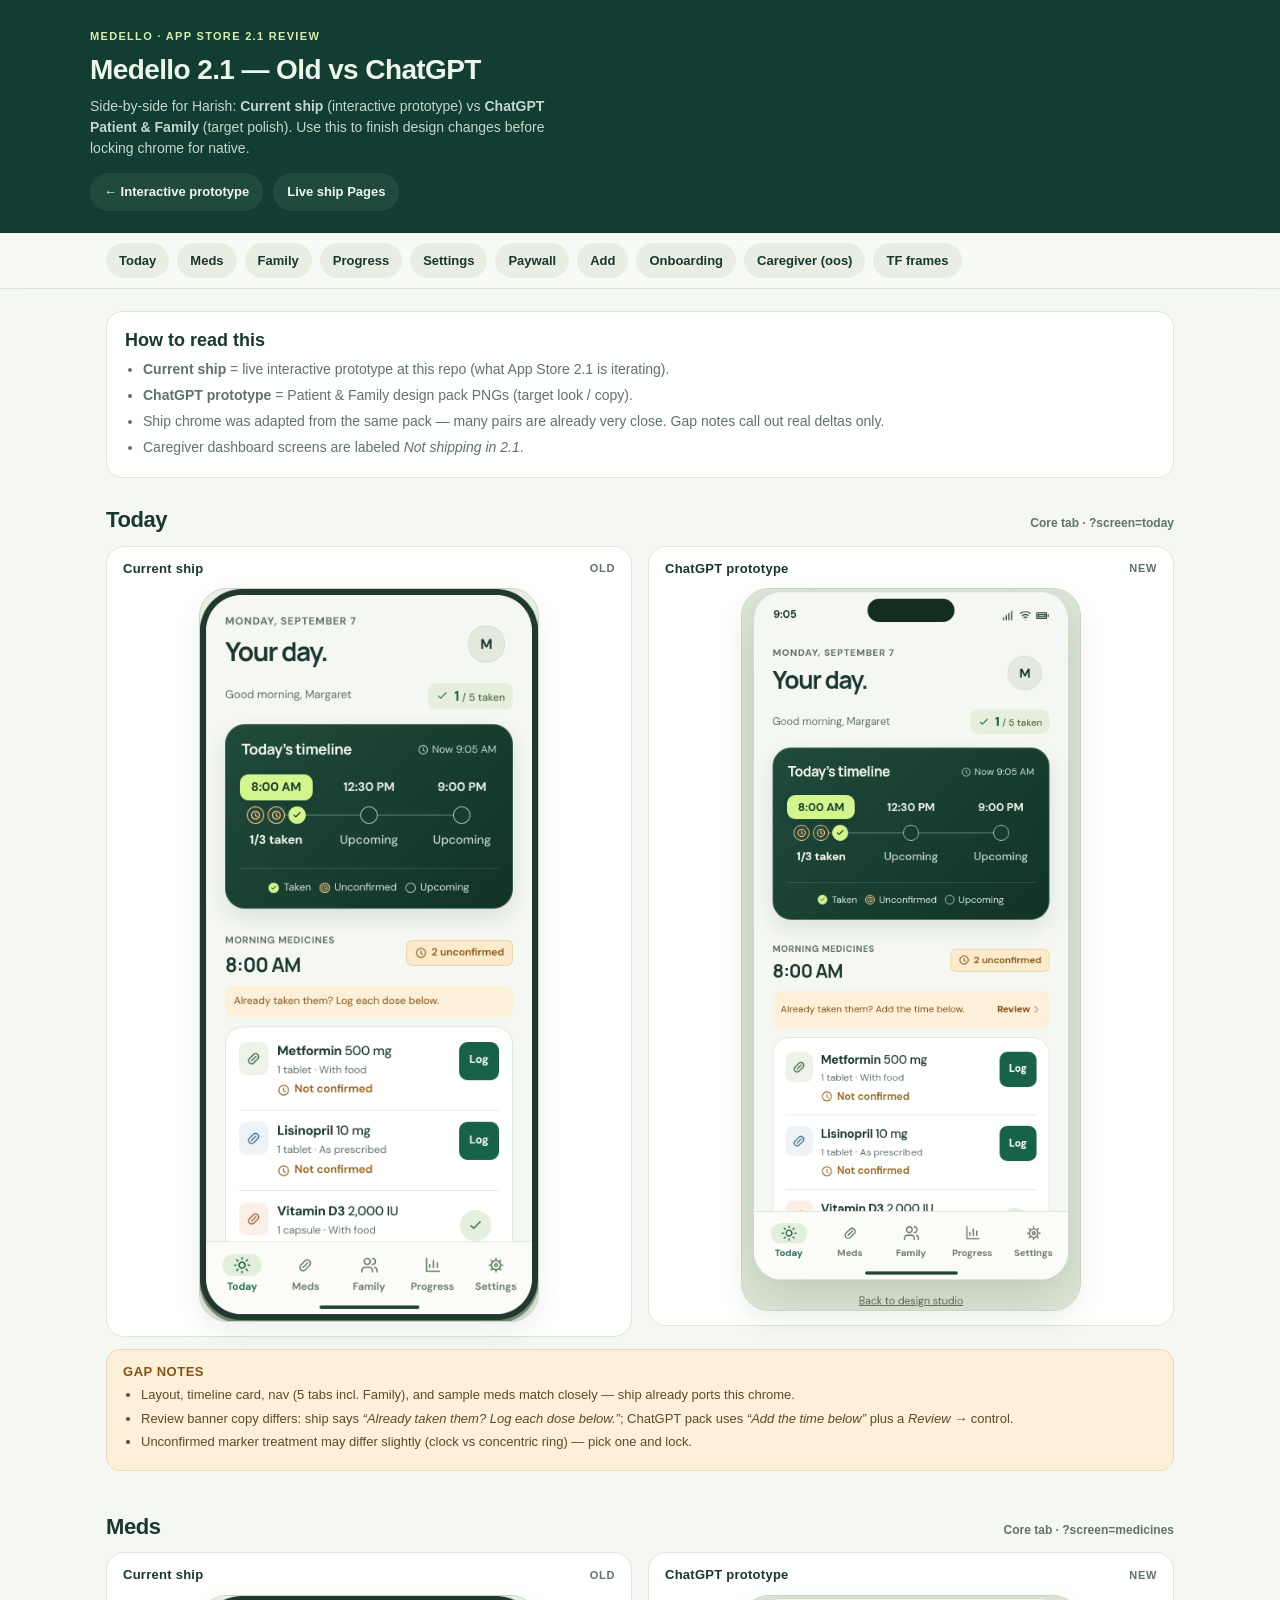
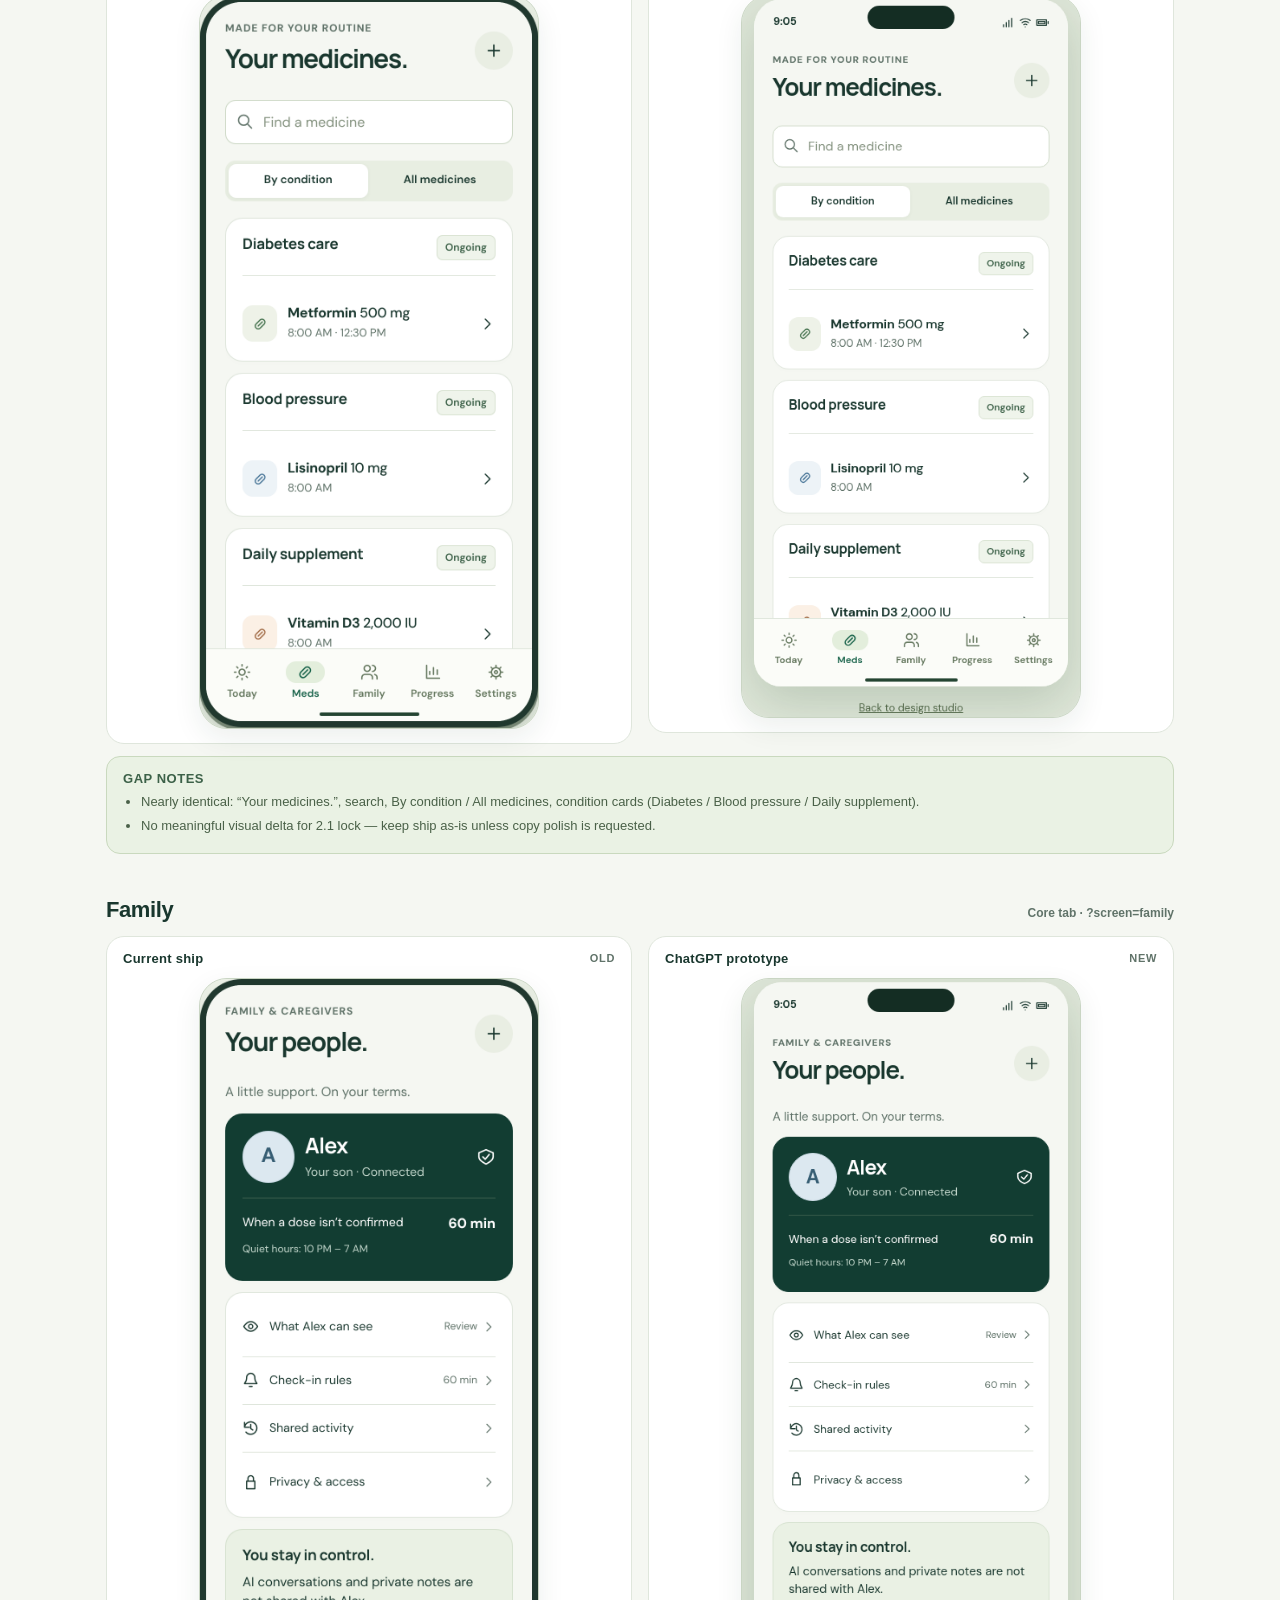
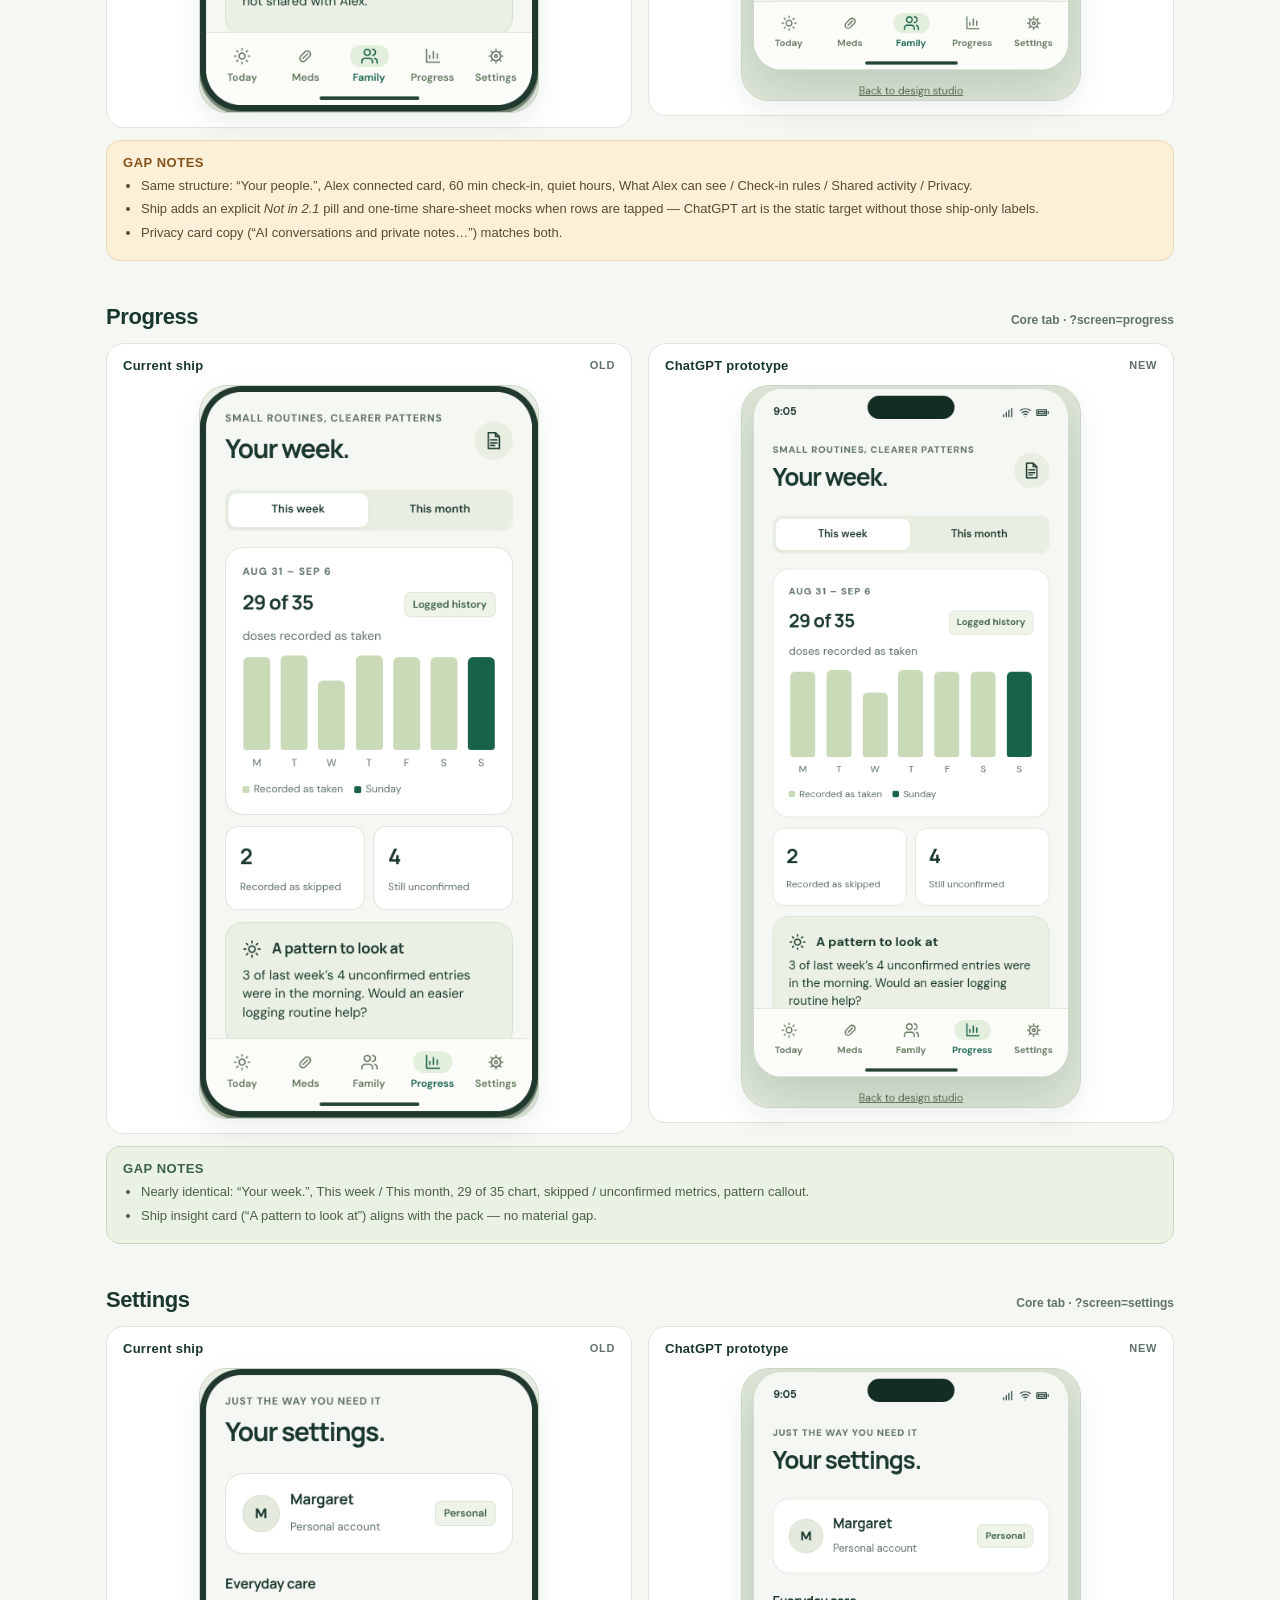
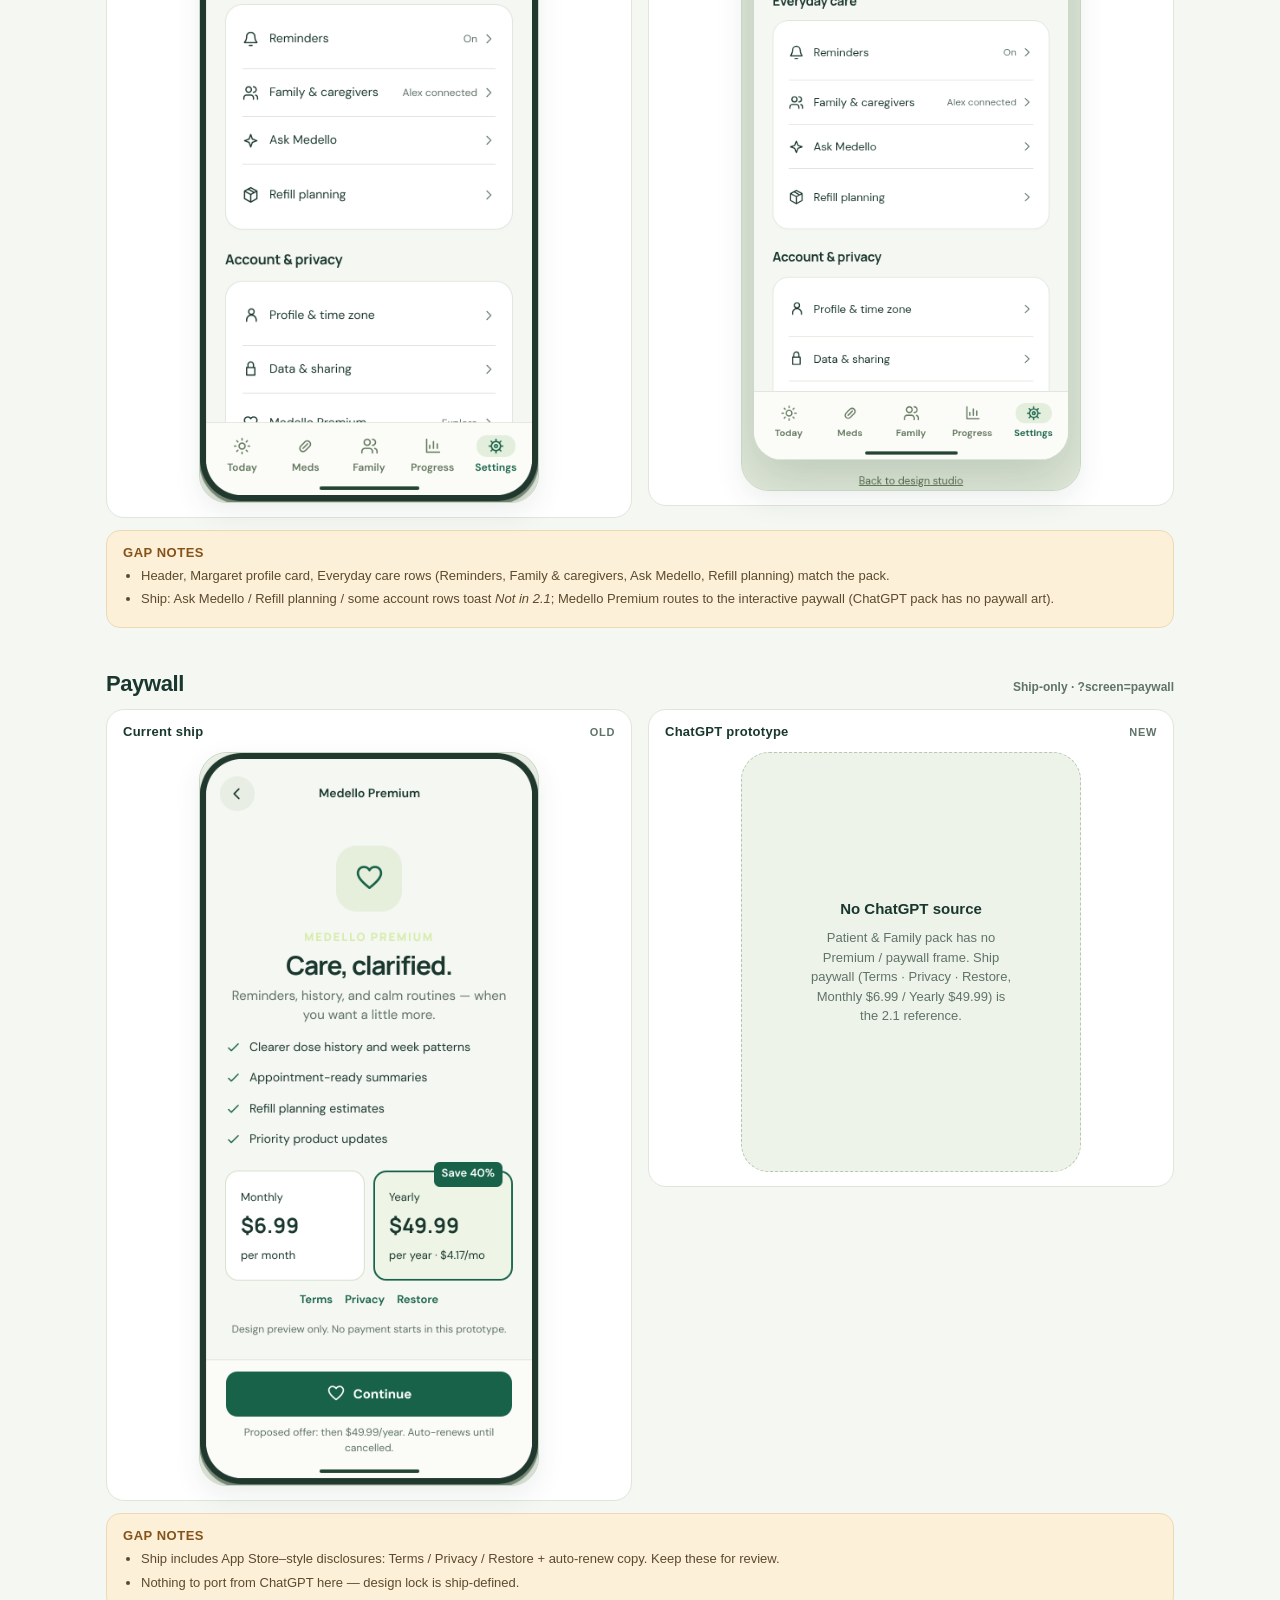
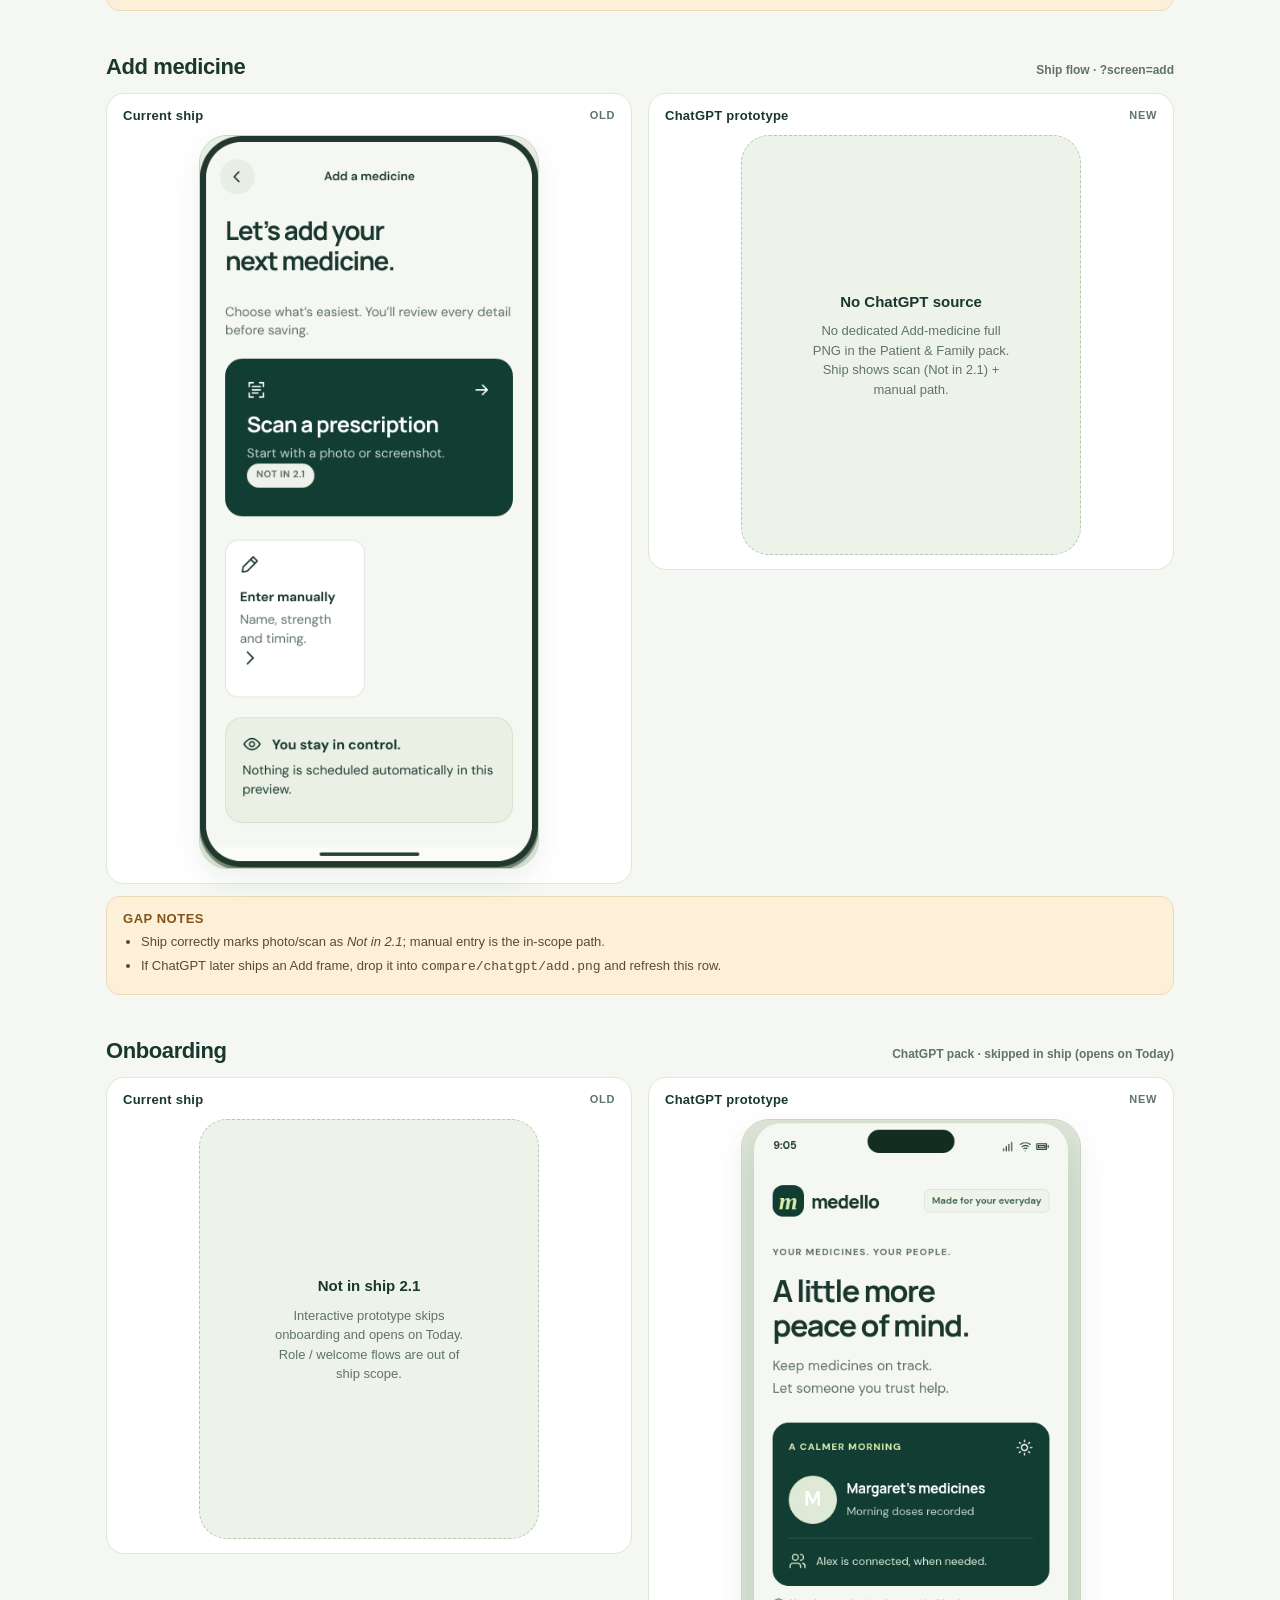
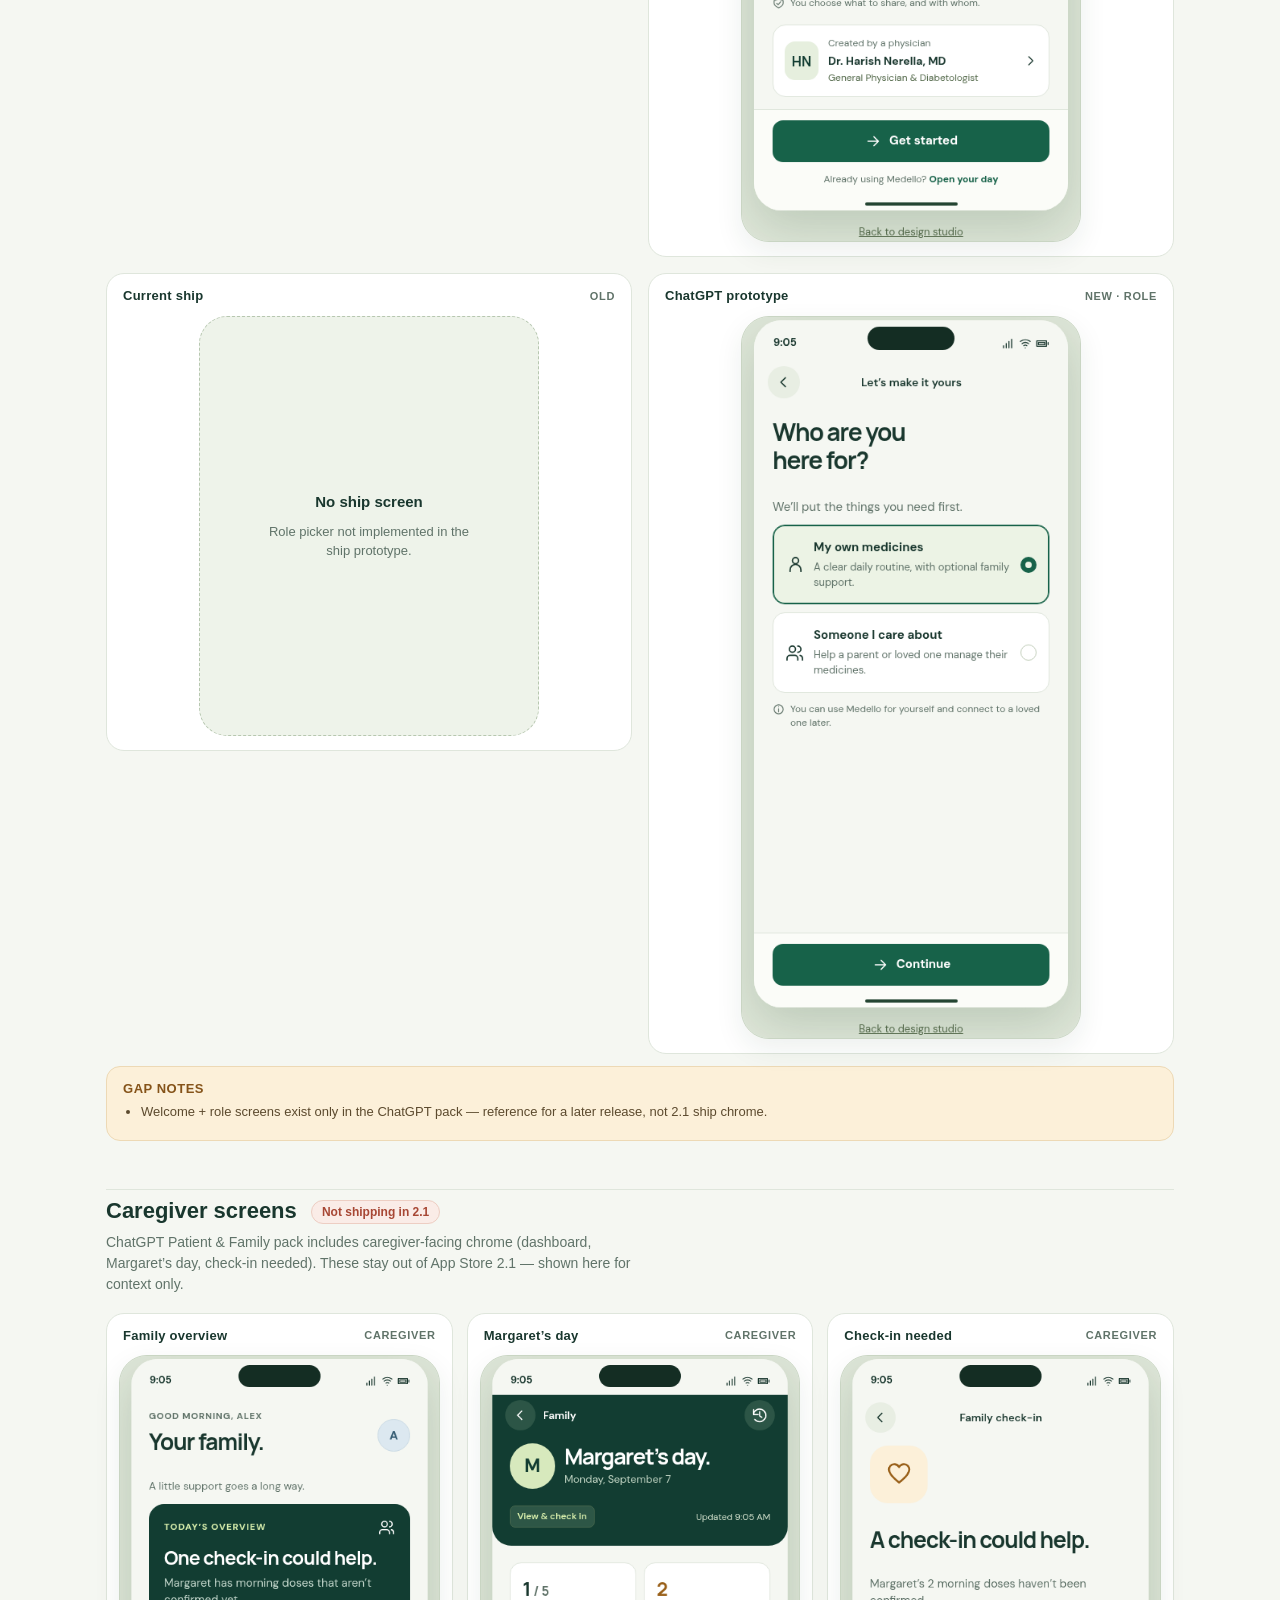
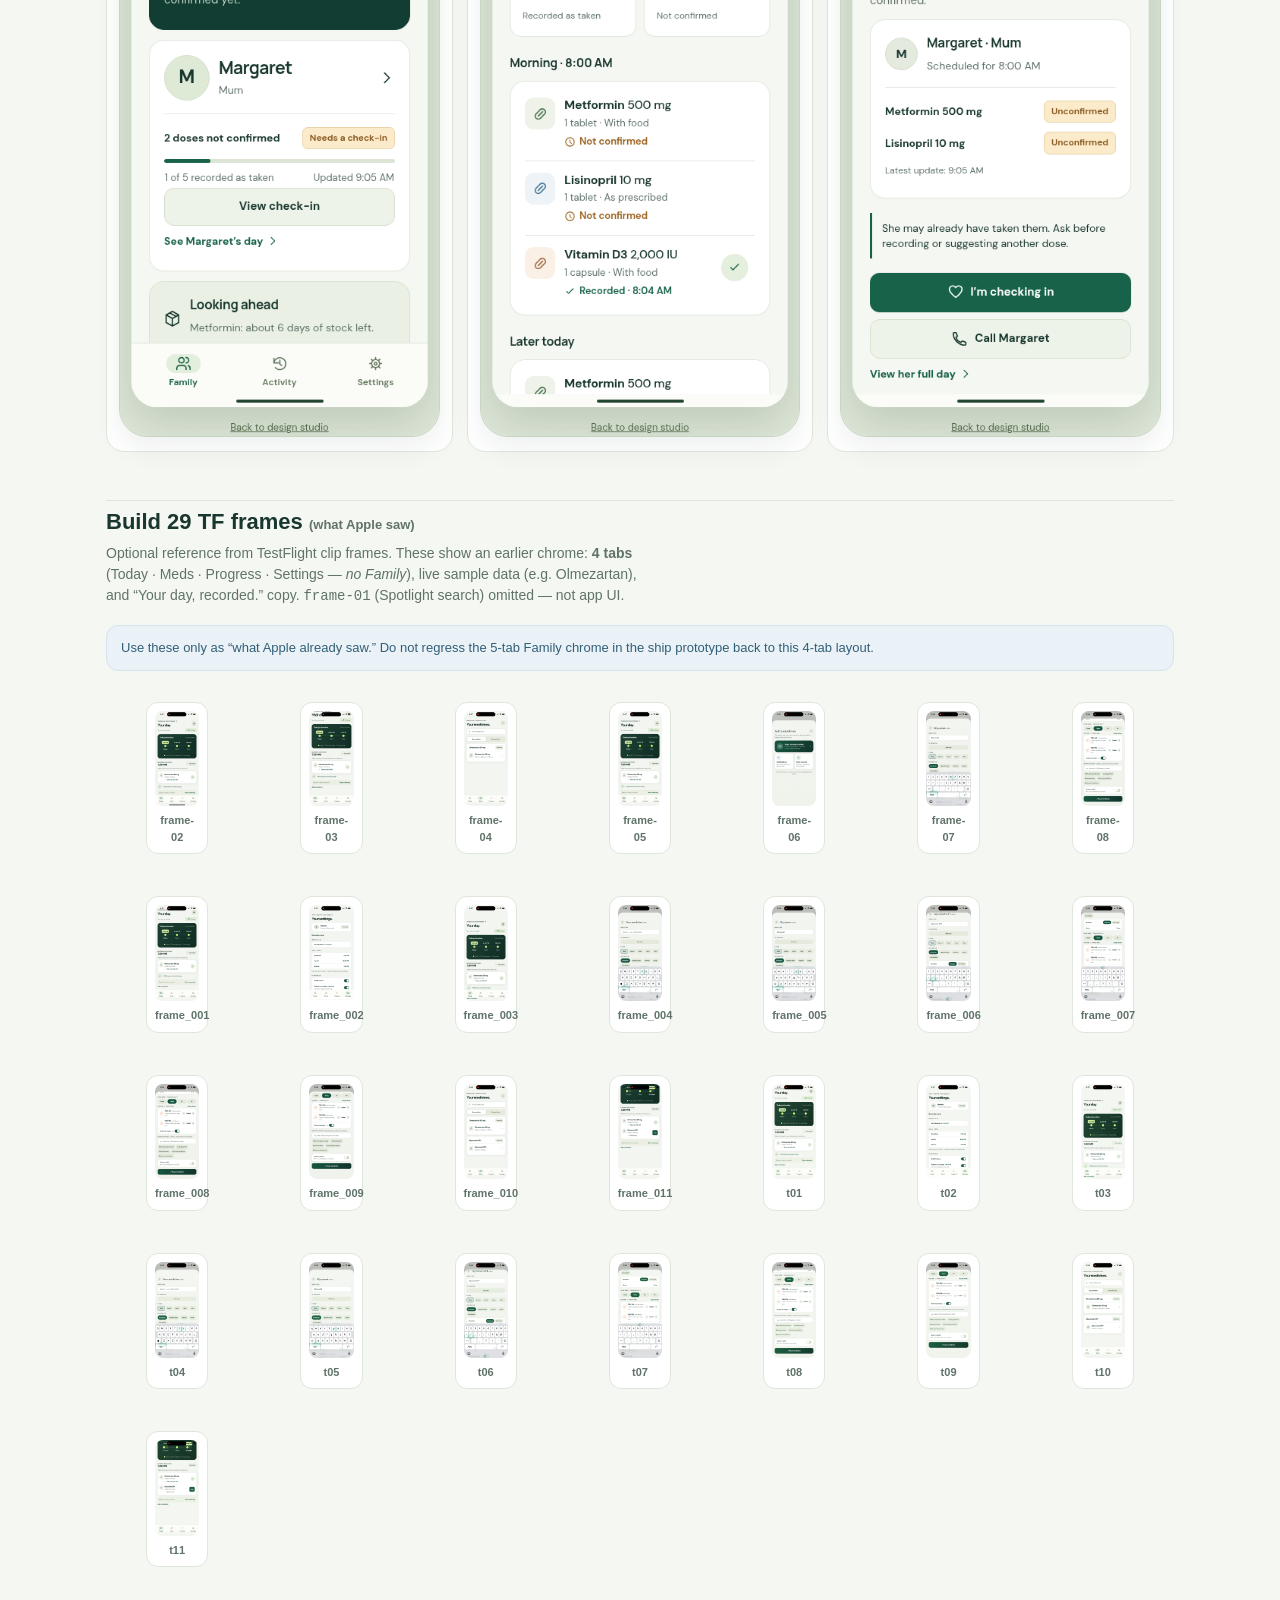
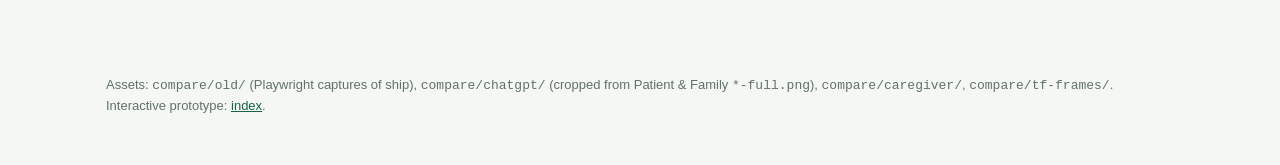
==== compare.html @ 42cb7383 "Add Old vs ChatGPT side-by-side compare page Capture ship screens, pair with Patient & Family pack a" ====
<!doctype html>
<html lang="en">
<head>
  <meta charset="utf-8">
  <meta name="viewport" content="width=device-width,initial-scale=1,viewport-fit=cover">
  <meta name="theme-color" content="#123d32">
  <title>Medello 2.1 — Old vs ChatGPT</title>
  <meta name="description" content="Side-by-side review: current ship prototype vs ChatGPT Patient & Family prototype for Medello 2.1 design lock.">
  <style>
    :root {
      --ink: #19372e;
      --muted: #607369;
      --deep: #123d32;
      --green: #176249;
      --lime: #d7edac;
      --bg: #f5f7f2;
      --line: #dfe6dc;
      --white: #fff;
      --amber-bg: #fcf0d9;
      --font: -apple-system, BlinkMacSystemFont, "Segoe UI", "DM Sans", sans-serif;
      --display: "Manrope", var(--font);
    }
    * { box-sizing: border-box; }
    body {
      margin: 0;
      font-family: var(--font);
      background: var(--bg);
      color: var(--ink);
      line-height: 1.5;
      font-size: 15px;
    }
    a { color: var(--green); }
    .top {
      background: var(--deep);
      color: #eef5ea;
      padding: 28px 20px 22px;
    }
    .top-inner { max-width: 1100px; margin: 0 auto; }
    .top .eyebrow {
      font-size: 11px;
      letter-spacing: .12em;
      text-transform: uppercase;
      color: var(--lime);
      font-weight: 700;
      margin: 0 0 8px;
    }
    .top h1 {
      margin: 0 0 10px;
      font: 750 28px/1.2 var(--display);
      letter-spacing: -.6px;
    }
    .top p { margin: 0; color: #c5d6cb; max-width: 62ch; font-size: 14px; }
    .top .links { margin-top: 14px; display: flex; flex-wrap: wrap; gap: 10px; }
    .top .links a {
      display: inline-flex;
      align-items: center;
      gap: 6px;
      background: #1f4a3d;
      color: #f0f7ec;
      text-decoration: none;
      padding: 9px 14px;
      border-radius: 999px;
      font-size: 13px;
      font-weight: 650;
    }
    .top .links a:hover { background: #265746; }
    .nav-sticky {
      position: sticky;
      top: 0;
      z-index: 20;
      background: #f8faf6ee;
      backdrop-filter: blur(10px);
      border-bottom: 1px solid var(--line);
    }
    .nav-sticky-inner {
      max-width: 1100px;
      margin: 0 auto;
      padding: 10px 16px;
      display: flex;
      gap: 8px;
      overflow-x: auto;
      -webkit-overflow-scrolling: touch;
      scrollbar-width: thin;
    }
    .nav-sticky a {
      flex: 0 0 auto;
      text-decoration: none;
      color: var(--ink);
      background: #e9eee3;
      border-radius: 999px;
      padding: 8px 13px;
      font-size: 13px;
      font-weight: 650;
      white-space: nowrap;
    }
    .nav-sticky a:hover { background: #dce5d5; }
    .wrap { max-width: 1100px; margin: 0 auto; padding: 22px 16px 80px; }
    .intro {
      background: var(--white);
      border: 1px solid var(--line);
      border-radius: 16px;
      padding: 18px 18px 14px;
      margin-bottom: 28px;
    }
    .intro h2 { margin: 0 0 8px; font: 750 18px var(--display); }
    .intro ul { margin: 8px 0 0; padding-left: 18px; color: var(--muted); font-size: 14px; }
    .intro li { margin: 5px 0; }
    .screen {
      margin-bottom: 42px;
      scroll-margin-top: 64px;
    }
    .screen-head {
      display: flex;
      align-items: baseline;
      justify-content: space-between;
      gap: 12px;
      flex-wrap: wrap;
      margin-bottom: 12px;
    }
    .screen-head h2 {
      margin: 0;
      font: 750 22px/1.25 var(--display);
      letter-spacing: -.4px;
    }
    .screen-head .tag {
      font-size: 12px;
      color: var(--muted);
      font-weight: 650;
    }
    .pair {
      display: grid;
      grid-template-columns: 1fr 1fr;
      gap: 16px;
      align-items: start;
    }
    @media (max-width: 720px) {
      .pair { grid-template-columns: 1fr; }
      .top h1 { font-size: 24px; }
    }
    .col {
      background: var(--white);
      border: 1px solid var(--line);
      border-radius: 18px;
      padding: 12px 12px 14px;
      min-width: 0;
    }
    .col-label {
      display: flex;
      align-items: center;
      justify-content: space-between;
      gap: 8px;
      margin-bottom: 10px;
      padding: 0 4px;
    }
    .col-label strong {
      font-size: 13px;
      letter-spacing: .02em;
    }
    .col-label span {
      font-size: 11px;
      color: var(--muted);
      font-weight: 650;
      text-transform: uppercase;
      letter-spacing: .06em;
    }
    .phone-frame {
      display: block;
      width: 100%;
      max-width: 340px;
      margin: 0 auto;
      border-radius: 28px;
      overflow: hidden;
      border: 1px solid #c9d5c3;
      background: #e8eee3;
      box-shadow: 0 10px 28px #1e3a2814;
    }
    .phone-frame img {
      display: block;
      width: 100%;
      height: auto;
      vertical-align: top;
    }
    .placeholder {
      max-width: 340px;
      margin: 0 auto;
      min-height: 420px;
      border-radius: 28px;
      border: 1px dashed #b7c7b0;
      background: #eef3ea;
      display: flex;
      flex-direction: column;
      align-items: center;
      justify-content: center;
      text-align: center;
      padding: 28px 22px;
      color: var(--muted);
      gap: 8px;
    }
    .placeholder strong { color: var(--ink); font-size: 15px; }
    .placeholder p { margin: 0; font-size: 13px; max-width: 28ch; }
    .gaps {
      margin-top: 12px;
      background: var(--amber-bg);
      border: 1px solid #edd9b5;
      border-radius: 14px;
      padding: 14px 16px;
    }
    .gaps h3 {
      margin: 0 0 6px;
      font: 750 13px var(--display);
      letter-spacing: .04em;
      text-transform: uppercase;
      color: #855319;
    }
    .gaps ul { margin: 0; padding-left: 18px; font-size: 13px; color: #5c4a2e; }
    .gaps li { margin: 4px 0; }
    .gaps.same { background: #eaf2e4; border-color: #c9d9be; }
    .gaps.same h3 { color: #3c6148; }
    .gaps.same ul { color: #4a6148; }
    .section-block {
      margin-top: 48px;
      padding-top: 8px;
      border-top: 1px solid var(--line);
      scroll-margin-top: 64px;
    }
    .section-block h2 {
      font: 750 22px var(--display);
      margin: 0 0 8px;
    }
    .section-block > p { color: var(--muted); font-size: 14px; margin: 0 0 18px; max-width: 70ch; }
    .badge-oos {
      display: inline-block;
      background: #faece7;
      color: #a74734;
      border: 1px solid #edcec3;
      border-radius: 999px;
      padding: 4px 10px;
      font-size: 12px;
      font-weight: 700;
      margin-left: 8px;
      vertical-align: middle;
    }
    .grid3 {
      display: grid;
      grid-template-columns: repeat(3, 1fr);
      gap: 14px;
    }
    @media (max-width: 900px) {
      .grid3 { grid-template-columns: 1fr 1fr; }
    }
    @media (max-width: 560px) {
      .grid3 { grid-template-columns: 1fr; }
    }
    .tf-grid {
      display: grid;
      grid-template-columns: repeat(auto-fill, minmax(140px, 1fr));
      gap: 12px;
    }
    .tf-item {
      background: var(--white);
      border: 1px solid var(--line);
      border-radius: 12px;
      padding: 8px;
      text-align: center;
    }
    .tf-item img {
      width: 100%;
      height: auto;
      border-radius: 8px;
      display: block;
    }
    .tf-item figcaption {
      font-size: 11px;
      color: var(--muted);
      margin-top: 6px;
      font-weight: 650;
    }
    .note-box {
      background: #eaf2f7;
      border: 1px solid #d4e3ed;
      border-radius: 12px;
      padding: 12px 14px;
      font-size: 13px;
      color: #325f78;
      margin-bottom: 16px;
    }
    footer.page-foot {
      max-width: 1100px;
      margin: 0 auto;
      padding: 0 16px 40px;
      color: var(--muted);
      font-size: 13px;
    }
  </style>
</head>
<body>
  <header class="top">
    <div class="top-inner">
      <p class="eyebrow">Medello · App Store 2.1 review</p>
      <h1>Medello 2.1 — Old vs ChatGPT</h1>
      <p>
        Side-by-side for Harish: <strong>Current ship</strong> (interactive prototype)
        vs <strong>ChatGPT Patient &amp; Family</strong> (target polish).
        Use this to finish design changes before locking chrome for native.
      </p>
      <div class="links">
        <a href="./">← Interactive prototype</a>
        <a href="https://drharish14-tech.github.io/medello-2.1-prototype/">Live ship Pages</a>
      </div>
    </div>
  </header>

  <nav class="nav-sticky" aria-label="Screens">
    <div class="nav-sticky-inner">
      <a href="#today">Today</a>
      <a href="#meds">Meds</a>
      <a href="#family">Family</a>
      <a href="#progress">Progress</a>
      <a href="#settings">Settings</a>
      <a href="#paywall">Paywall</a>
      <a href="#add">Add</a>
      <a href="#onboarding">Onboarding</a>
      <a href="#caregiver">Caregiver (oos)</a>
      <a href="#tf">TF frames</a>
    </div>
  </nav>

  <main class="wrap">
    <section class="intro">
      <h2>How to read this</h2>
      <ul>
        <li><strong>Current ship</strong> = live interactive prototype at this repo (what App Store 2.1 is iterating).</li>
        <li><strong>ChatGPT prototype</strong> = Patient &amp; Family design pack PNGs (target look / copy).</li>
        <li>Ship chrome was adapted from the same pack — many pairs are already very close. Gap notes call out real deltas only.</li>
        <li>Caregiver dashboard screens are labeled <em>Not shipping in 2.1</em>.</li>
      </ul>
    </section>

    <!-- TODAY -->
    <article class="screen" id="today">
      <div class="screen-head">
        <h2>Today</h2>
        <span class="tag">Core tab · ?screen=today</span>
      </div>
      <div class="pair">
        <div class="col">
          <div class="col-label"><strong>Current ship</strong><span>Old</span></div>
          <div class="phone-frame"><img src="compare/old/today.png" alt="Ship Today screen" width="390" height="844" loading="lazy"></div>
        </div>
        <div class="col">
          <div class="col-label"><strong>ChatGPT prototype</strong><span>New</span></div>
          <div class="phone-frame"><img src="compare/chatgpt/today.png" alt="ChatGPT Today screen" width="390" height="844" loading="lazy"></div>
        </div>
      </div>
      <div class="gaps">
        <h3>Gap notes</h3>
        <ul>
          <li>Layout, timeline card, nav (5 tabs incl. Family), and sample meds match closely — ship already ports this chrome.</li>
          <li>Review banner copy differs: ship says <em>“Already taken them? Log each dose below.”</em>; ChatGPT pack uses <em>“Add the time below”</em> plus a <em>Review →</em> control.</li>
          <li>Unconfirmed marker treatment may differ slightly (clock vs concentric ring) — pick one and lock.</li>
        </ul>
      </div>
    </article>

    <!-- MEDS -->
    <article class="screen" id="meds">
      <div class="screen-head">
        <h2>Meds</h2>
        <span class="tag">Core tab · ?screen=medicines</span>
      </div>
      <div class="pair">
        <div class="col">
          <div class="col-label"><strong>Current ship</strong><span>Old</span></div>
          <div class="phone-frame"><img src="compare/old/meds.png" alt="Ship Meds screen" width="390" height="844" loading="lazy"></div>
        </div>
        <div class="col">
          <div class="col-label"><strong>ChatGPT prototype</strong><span>New</span></div>
          <div class="phone-frame"><img src="compare/chatgpt/meds.png" alt="ChatGPT Meds screen" width="390" height="844" loading="lazy"></div>
        </div>
      </div>
      <div class="gaps same">
        <h3>Gap notes</h3>
        <ul>
          <li>Nearly identical: “Your medicines.”, search, By condition / All medicines, condition cards (Diabetes / Blood pressure / Daily supplement).</li>
          <li>No meaningful visual delta for 2.1 lock — keep ship as-is unless copy polish is requested.</li>
        </ul>
      </div>
    </article>

    <!-- FAMILY -->
    <article class="screen" id="family">
      <div class="screen-head">
        <h2>Family</h2>
        <span class="tag">Core tab · ?screen=family</span>
      </div>
      <div class="pair">
        <div class="col">
          <div class="col-label"><strong>Current ship</strong><span>Old</span></div>
          <div class="phone-frame"><img src="compare/old/family.png" alt="Ship Family screen" width="390" height="844" loading="lazy"></div>
        </div>
        <div class="col">
          <div class="col-label"><strong>ChatGPT prototype</strong><span>New</span></div>
          <div class="phone-frame"><img src="compare/chatgpt/family.png" alt="ChatGPT Family screen" width="390" height="844" loading="lazy"></div>
        </div>
      </div>
      <div class="gaps">
        <h3>Gap notes</h3>
        <ul>
          <li>Same structure: “Your people.”, Alex connected card, 60 min check-in, quiet hours, What Alex can see / Check-in rules / Shared activity / Privacy.</li>
          <li>Ship adds an explicit <em>Not in 2.1</em> pill and one-time share-sheet mocks when rows are tapped — ChatGPT art is the static target without those ship-only labels.</li>
          <li>Privacy card copy (“AI conversations and private notes…”) matches both.</li>
        </ul>
      </div>
    </article>

    <!-- PROGRESS -->
    <article class="screen" id="progress">
      <div class="screen-head">
        <h2>Progress</h2>
        <span class="tag">Core tab · ?screen=progress</span>
      </div>
      <div class="pair">
        <div class="col">
          <div class="col-label"><strong>Current ship</strong><span>Old</span></div>
          <div class="phone-frame"><img src="compare/old/progress.png" alt="Ship Progress screen" width="390" height="844" loading="lazy"></div>
        </div>
        <div class="col">
          <div class="col-label"><strong>ChatGPT prototype</strong><span>New</span></div>
          <div class="phone-frame"><img src="compare/chatgpt/progress.png" alt="ChatGPT Progress screen" width="390" height="844" loading="lazy"></div>
        </div>
      </div>
      <div class="gaps same">
        <h3>Gap notes</h3>
        <ul>
          <li>Nearly identical: “Your week.”, This week / This month, 29 of 35 chart, skipped / unconfirmed metrics, pattern callout.</li>
          <li>Ship insight card (“A pattern to look at”) aligns with the pack — no material gap.</li>
        </ul>
      </div>
    </article>

    <!-- SETTINGS -->
    <article class="screen" id="settings">
      <div class="screen-head">
        <h2>Settings</h2>
        <span class="tag">Core tab · ?screen=settings</span>
      </div>
      <div class="pair">
        <div class="col">
          <div class="col-label"><strong>Current ship</strong><span>Old</span></div>
          <div class="phone-frame"><img src="compare/old/settings.png" alt="Ship Settings screen" width="390" height="844" loading="lazy"></div>
        </div>
        <div class="col">
          <div class="col-label"><strong>ChatGPT prototype</strong><span>New</span></div>
          <div class="phone-frame"><img src="compare/chatgpt/settings.png" alt="ChatGPT Settings screen" width="390" height="844" loading="lazy"></div>
        </div>
      </div>
      <div class="gaps">
        <h3>Gap notes</h3>
        <ul>
          <li>Header, Margaret profile card, Everyday care rows (Reminders, Family &amp; caregivers, Ask Medello, Refill planning) match the pack.</li>
          <li>Ship: Ask Medello / Refill planning / some account rows toast <em>Not in 2.1</em>; Medello Premium routes to the interactive paywall (ChatGPT pack has no paywall art).</li>
        </ul>
      </div>
    </article>

    <!-- PAYWALL -->
    <article class="screen" id="paywall">
      <div class="screen-head">
        <h2>Paywall</h2>
        <span class="tag">Ship-only · ?screen=paywall</span>
      </div>
      <div class="pair">
        <div class="col">
          <div class="col-label"><strong>Current ship</strong><span>Old</span></div>
          <div class="phone-frame"><img src="compare/old/paywall.png" alt="Ship Paywall screen" width="390" height="844" loading="lazy"></div>
        </div>
        <div class="col">
          <div class="col-label"><strong>ChatGPT prototype</strong><span>New</span></div>
          <div class="placeholder">
            <strong>No ChatGPT source</strong>
            <p>Patient &amp; Family pack has no Premium / paywall frame. Ship paywall (Terms · Privacy · Restore, Monthly $6.99 / Yearly $49.99) is the 2.1 reference.</p>
          </div>
        </div>
      </div>
      <div class="gaps">
        <h3>Gap notes</h3>
        <ul>
          <li>Ship includes App Store–style disclosures: Terms / Privacy / Restore + auto-renew copy. Keep these for review.</li>
          <li>Nothing to port from ChatGPT here — design lock is ship-defined.</li>
        </ul>
      </div>
    </article>

    <!-- ADD -->
    <article class="screen" id="add">
      <div class="screen-head">
        <h2>Add medicine</h2>
        <span class="tag">Ship flow · ?screen=add</span>
      </div>
      <div class="pair">
        <div class="col">
          <div class="col-label"><strong>Current ship</strong><span>Old</span></div>
          <div class="phone-frame"><img src="compare/old/add.png" alt="Ship Add medicine screen" width="390" height="844" loading="lazy"></div>
        </div>
        <div class="col">
          <div class="col-label"><strong>ChatGPT prototype</strong><span>New</span></div>
          <div class="placeholder">
            <strong>No ChatGPT source</strong>
            <p>No dedicated Add-medicine full PNG in the Patient &amp; Family pack. Ship shows scan (Not in 2.1) + manual path.</p>
          </div>
        </div>
      </div>
      <div class="gaps">
        <h3>Gap notes</h3>
        <ul>
          <li>Ship correctly marks photo/scan as <em>Not in 2.1</em>; manual entry is the in-scope path.</li>
          <li>If ChatGPT later ships an Add frame, drop it into <code>compare/chatgpt/add.png</code> and refresh this row.</li>
        </ul>
      </div>
    </article>

    <!-- ONBOARDING -->
    <article class="screen" id="onboarding">
      <div class="screen-head">
        <h2>Onboarding</h2>
        <span class="tag">ChatGPT pack · skipped in ship (opens on Today)</span>
      </div>
      <div class="pair">
        <div class="col">
          <div class="col-label"><strong>Current ship</strong><span>Old</span></div>
          <div class="placeholder">
            <strong>Not in ship 2.1</strong>
            <p>Interactive prototype skips onboarding and opens on Today. Role / welcome flows are out of ship scope.</p>
          </div>
        </div>
        <div class="col">
          <div class="col-label"><strong>ChatGPT prototype</strong><span>New</span></div>
          <div class="phone-frame"><img src="compare/chatgpt/onboarding-welcome.png" alt="ChatGPT onboarding welcome" width="390" height="844" loading="lazy"></div>
        </div>
      </div>
      <div class="pair" style="margin-top:16px">
        <div class="col">
          <div class="col-label"><strong>Current ship</strong><span>Old</span></div>
          <div class="placeholder">
            <strong>No ship screen</strong>
            <p>Role picker not implemented in the ship prototype.</p>
          </div>
        </div>
        <div class="col">
          <div class="col-label"><strong>ChatGPT prototype</strong><span>New · role</span></div>
          <div class="phone-frame"><img src="compare/chatgpt/onboarding-role.png" alt="ChatGPT onboarding role" width="390" height="844" loading="lazy"></div>
        </div>
      </div>
      <div class="gaps">
        <h3>Gap notes</h3>
        <ul>
          <li>Welcome + role screens exist only in the ChatGPT pack — reference for a later release, not 2.1 ship chrome.</li>
        </ul>
      </div>
    </article>

    <!-- CAREGIVER OOS -->
    <section class="section-block" id="caregiver">
      <h2>Caregiver screens <span class="badge-oos">Not shipping in 2.1</span></h2>
      <p>
        ChatGPT Patient &amp; Family pack includes caregiver-facing chrome (dashboard, Margaret’s day, check-in needed).
        These stay out of App Store 2.1 — shown here for context only.
      </p>
      <div class="grid3">
        <div class="col">
          <div class="col-label"><strong>Family overview</strong><span>Caregiver</span></div>
          <div class="phone-frame"><img src="compare/caregiver/family-overview.png" alt="Caregiver family overview" width="390" height="844" loading="lazy"></div>
        </div>
        <div class="col">
          <div class="col-label"><strong>Margaret’s day</strong><span>Caregiver</span></div>
          <div class="phone-frame"><img src="compare/caregiver/margarets-day.png" alt="Caregiver Margaret day" width="390" height="844" loading="lazy"></div>
        </div>
        <div class="col">
          <div class="col-label"><strong>Check-in needed</strong><span>Caregiver</span></div>
          <div class="phone-frame"><img src="compare/caregiver/checkin-needed.png" alt="Caregiver check-in needed" width="390" height="844" loading="lazy"></div>
        </div>
      </div>
    </section>

    <!-- TF FRAMES -->
    <section class="section-block" id="tf">
      <h2>Build 29 TF frames <span class="tag" style="font-weight:650;color:var(--muted);font-size:13px">(what Apple saw)</span></h2>
      <p>
        Optional reference from TestFlight clip frames. These show an earlier chrome:
        <strong>4 tabs</strong> (Today · Meds · Progress · Settings — <em>no Family</em>),
        live sample data (e.g. Olmezartan), and “Your day, recorded.” copy.
        <code>frame-01</code> (Spotlight search) omitted — not app UI.
      </p>
      <div class="note-box">
        Use these only as “what Apple already saw.” Do not regress the 5-tab Family chrome in the ship prototype back to this 4-tab layout.
      </div>
      <div class="tf-grid" id="tf-grid">
        <!-- filled by script from known list for stable order -->
      </div>
    </section>
  </main>

  <footer class="page-foot">
    <p>
      Assets: <code>compare/old/</code> (Playwright captures of ship),
      <code>compare/chatgpt/</code> (cropped from Patient &amp; Family <code>*-full.png</code>),
      <code>compare/caregiver/</code>, <code>compare/tf-frames/</code>.
      Interactive prototype: <a href="./">index</a>.
    </p>
  </footer>

  <script>
    (function () {
      const frames = [
        "frame-02.png","frame-03.png","frame-04.png","frame-05.png","frame-06.png","frame-07.png","frame-08.png",
        "frame_001.png","frame_002.png","frame_003.png","frame_004.png","frame_005.png","frame_006.png","frame_007.png","frame_008.png","frame_009.png","frame_010.png","frame_011.png",
        "t01.jpg","t02.jpg","t03.jpg","t04.jpg","t05.jpg","t06.jpg","t07.jpg","t08.jpg","t09.jpg","t10.jpg","t11.jpg"
      ];
      const grid = document.getElementById("tf-grid");
      if (!grid) return;
      const frag = document.createDocumentFragment();
      frames.forEach(function (name) {
        const fig = document.createElement("figure");
        fig.className = "tf-item";
        const img = document.createElement("img");
        img.src = "compare/tf-frames/" + name;
        img.alt = name;
        img.loading = "lazy";
        const cap = document.createElement("figcaption");
        cap.textContent = name.replace(/\.(png|jpg)$/i, "");
        fig.appendChild(img);
        fig.appendChild(cap);
        frag.appendChild(fig);
      });
      grid.appendChild(frag);
    })();
  </script>
</body>
</html>
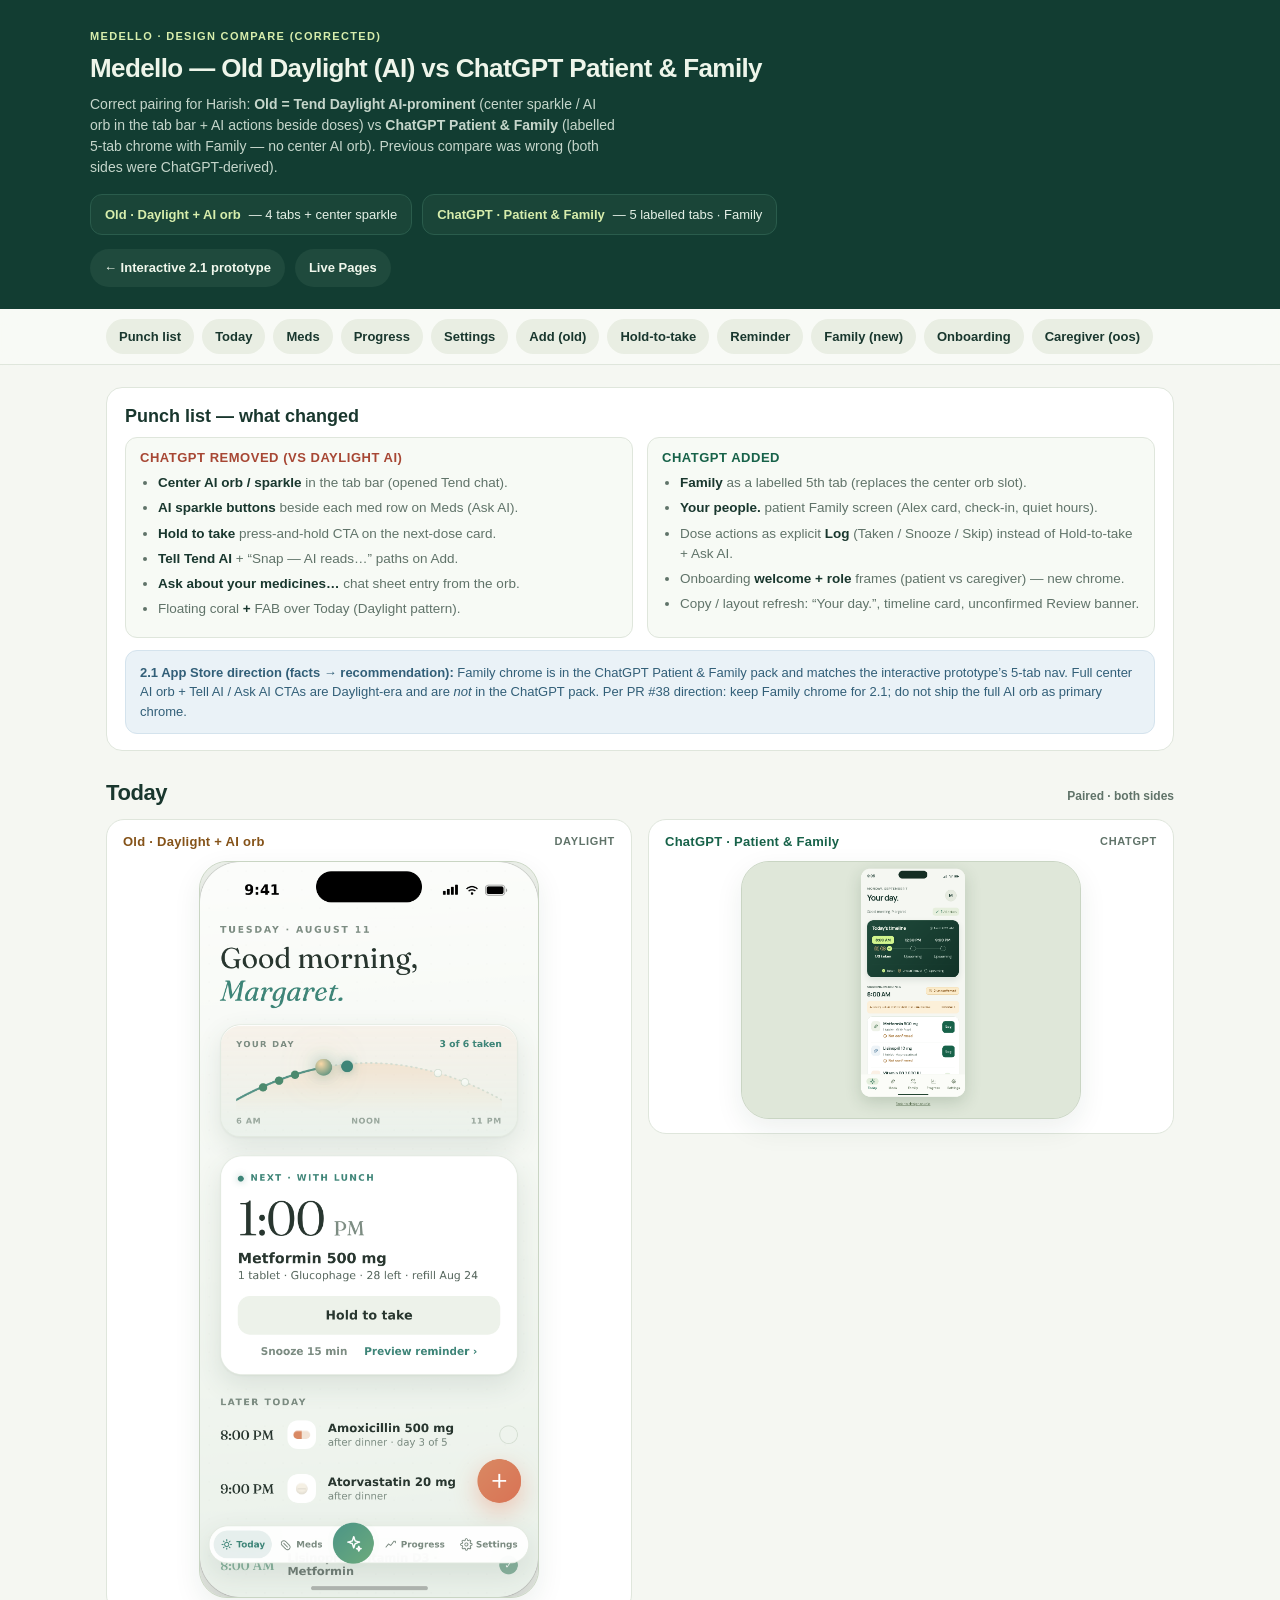
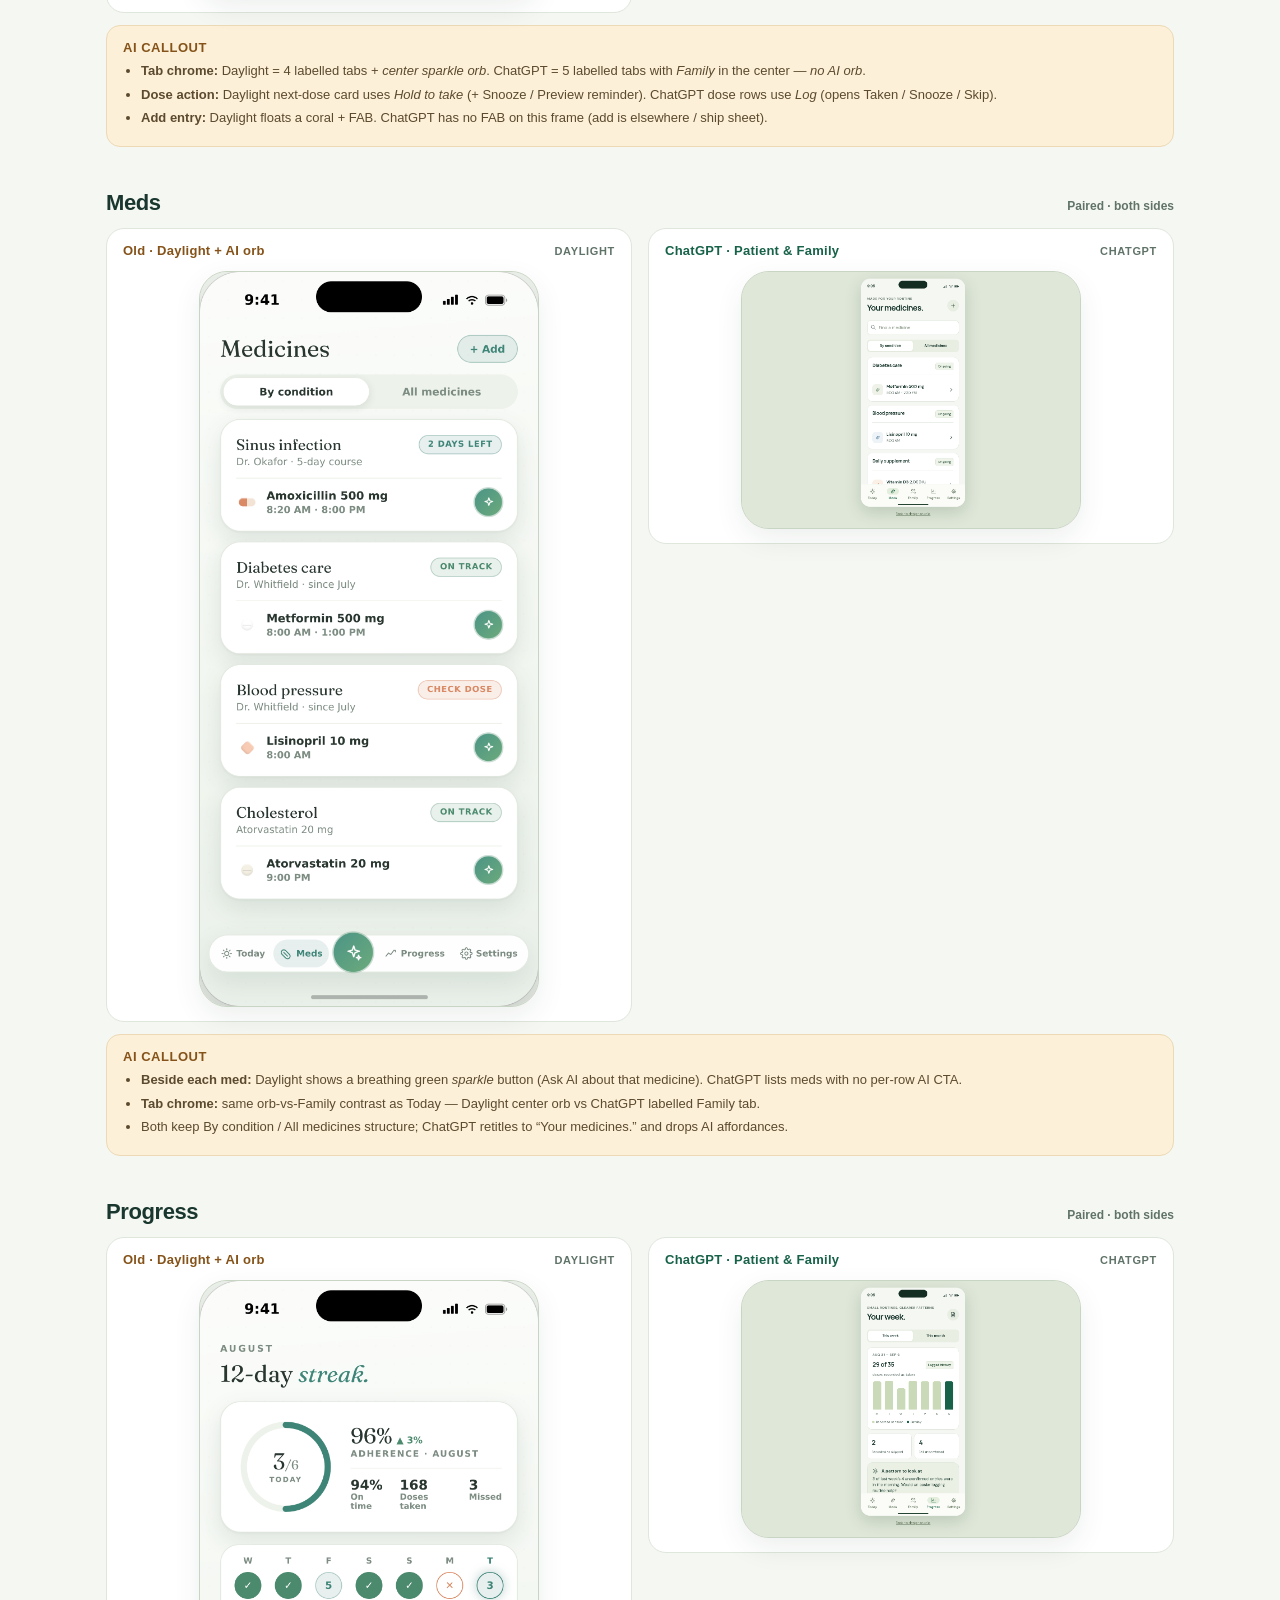
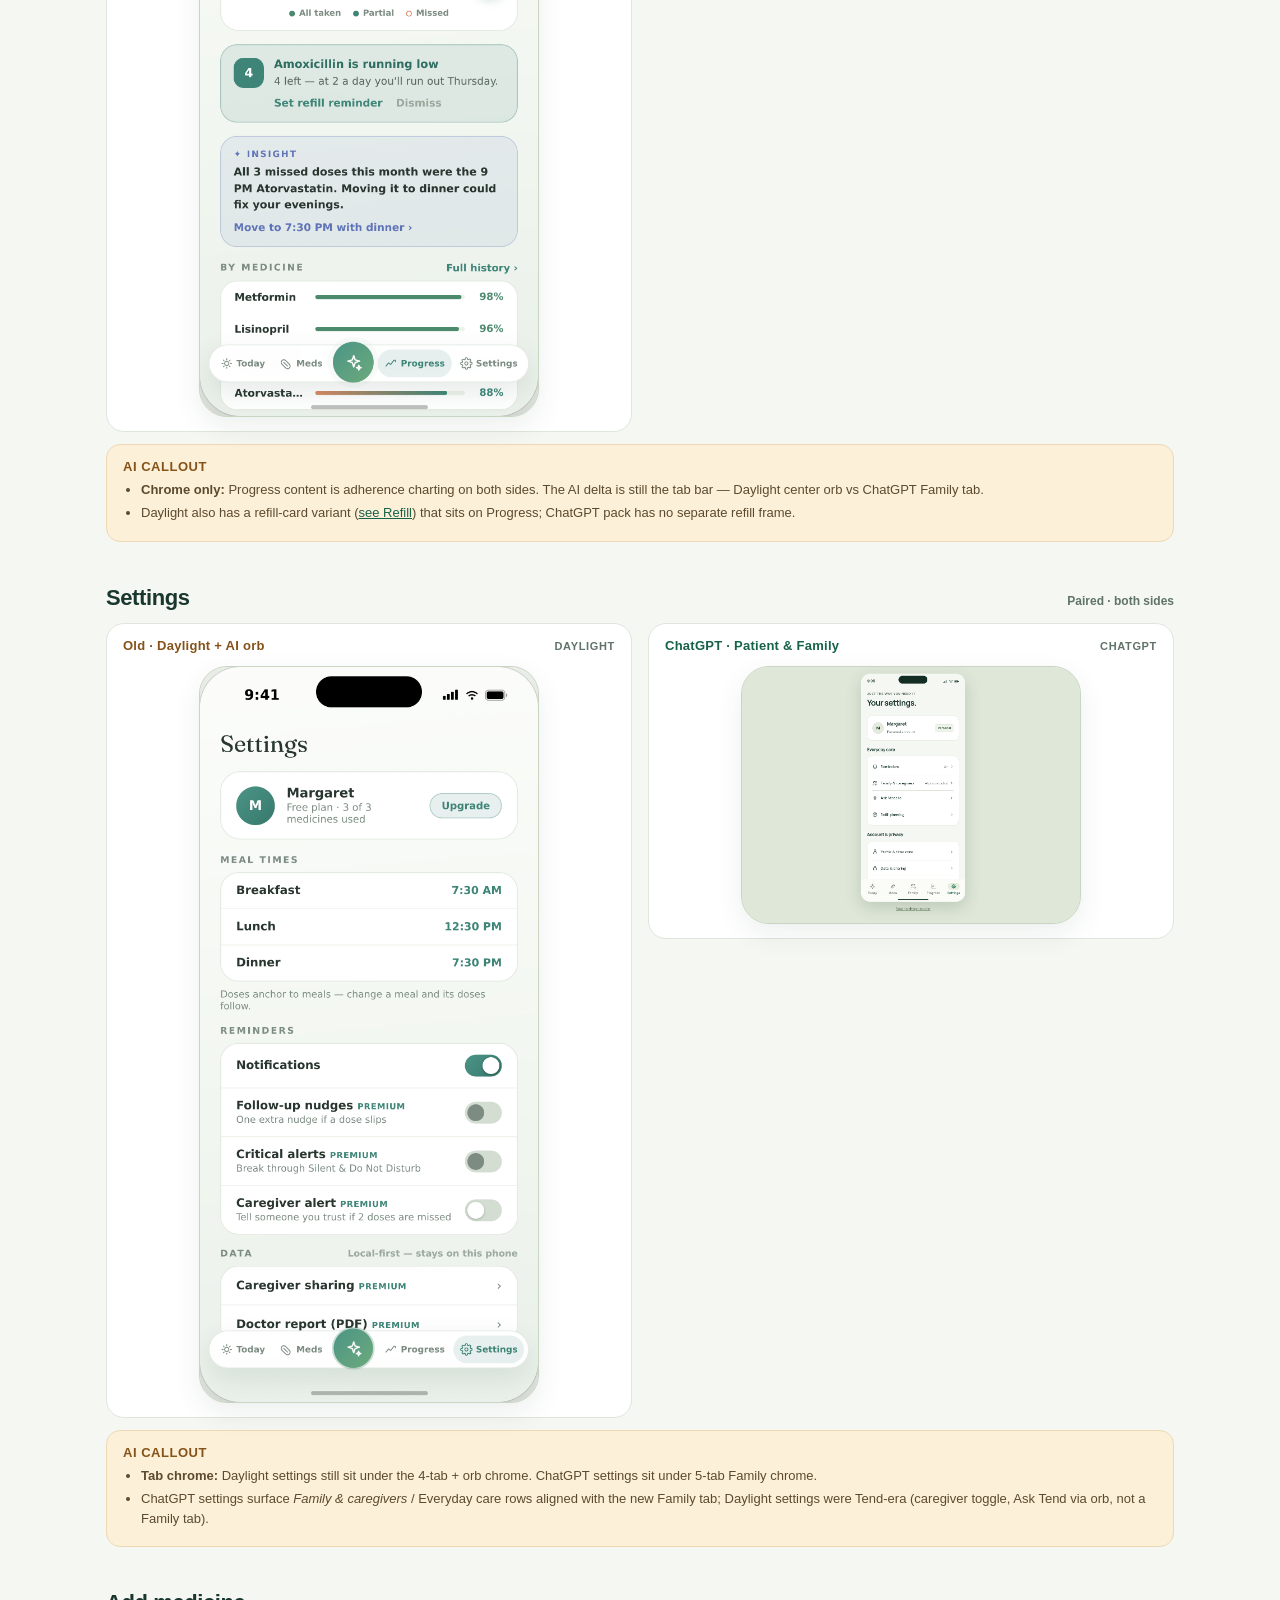
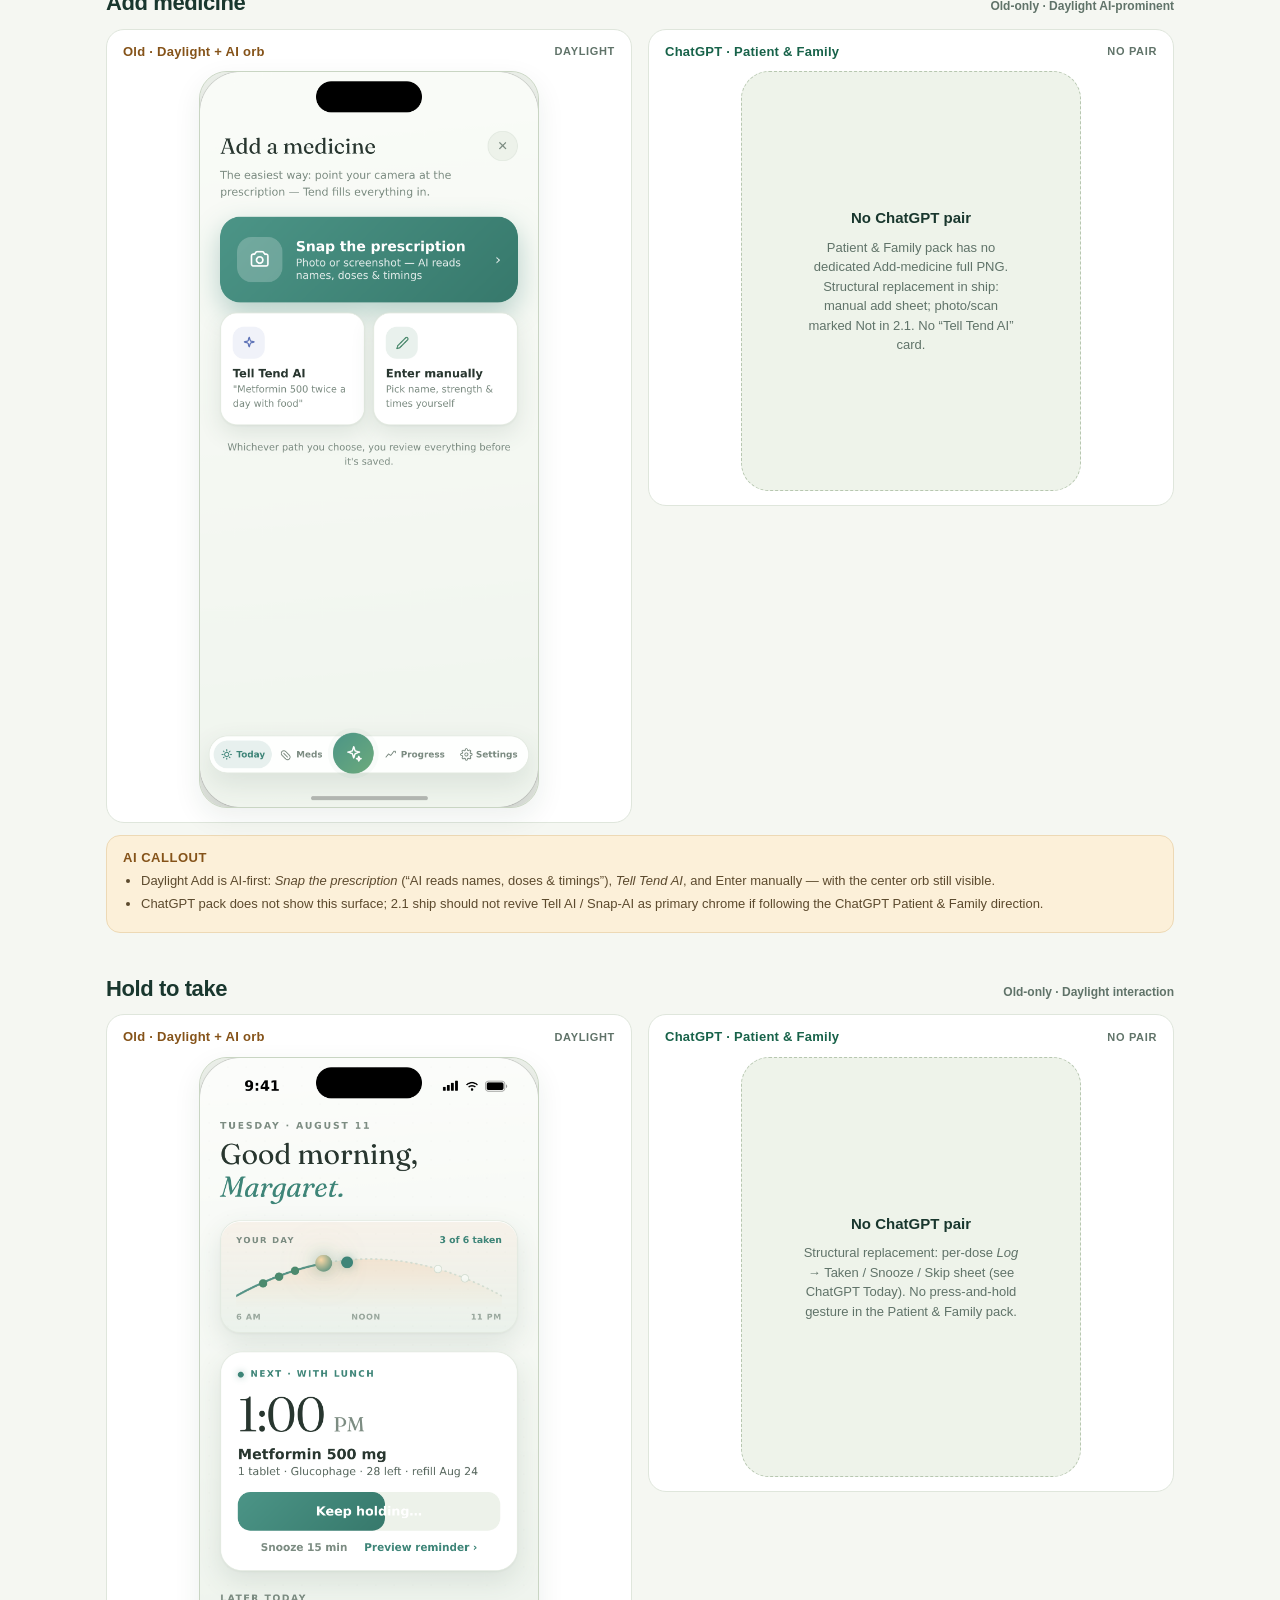
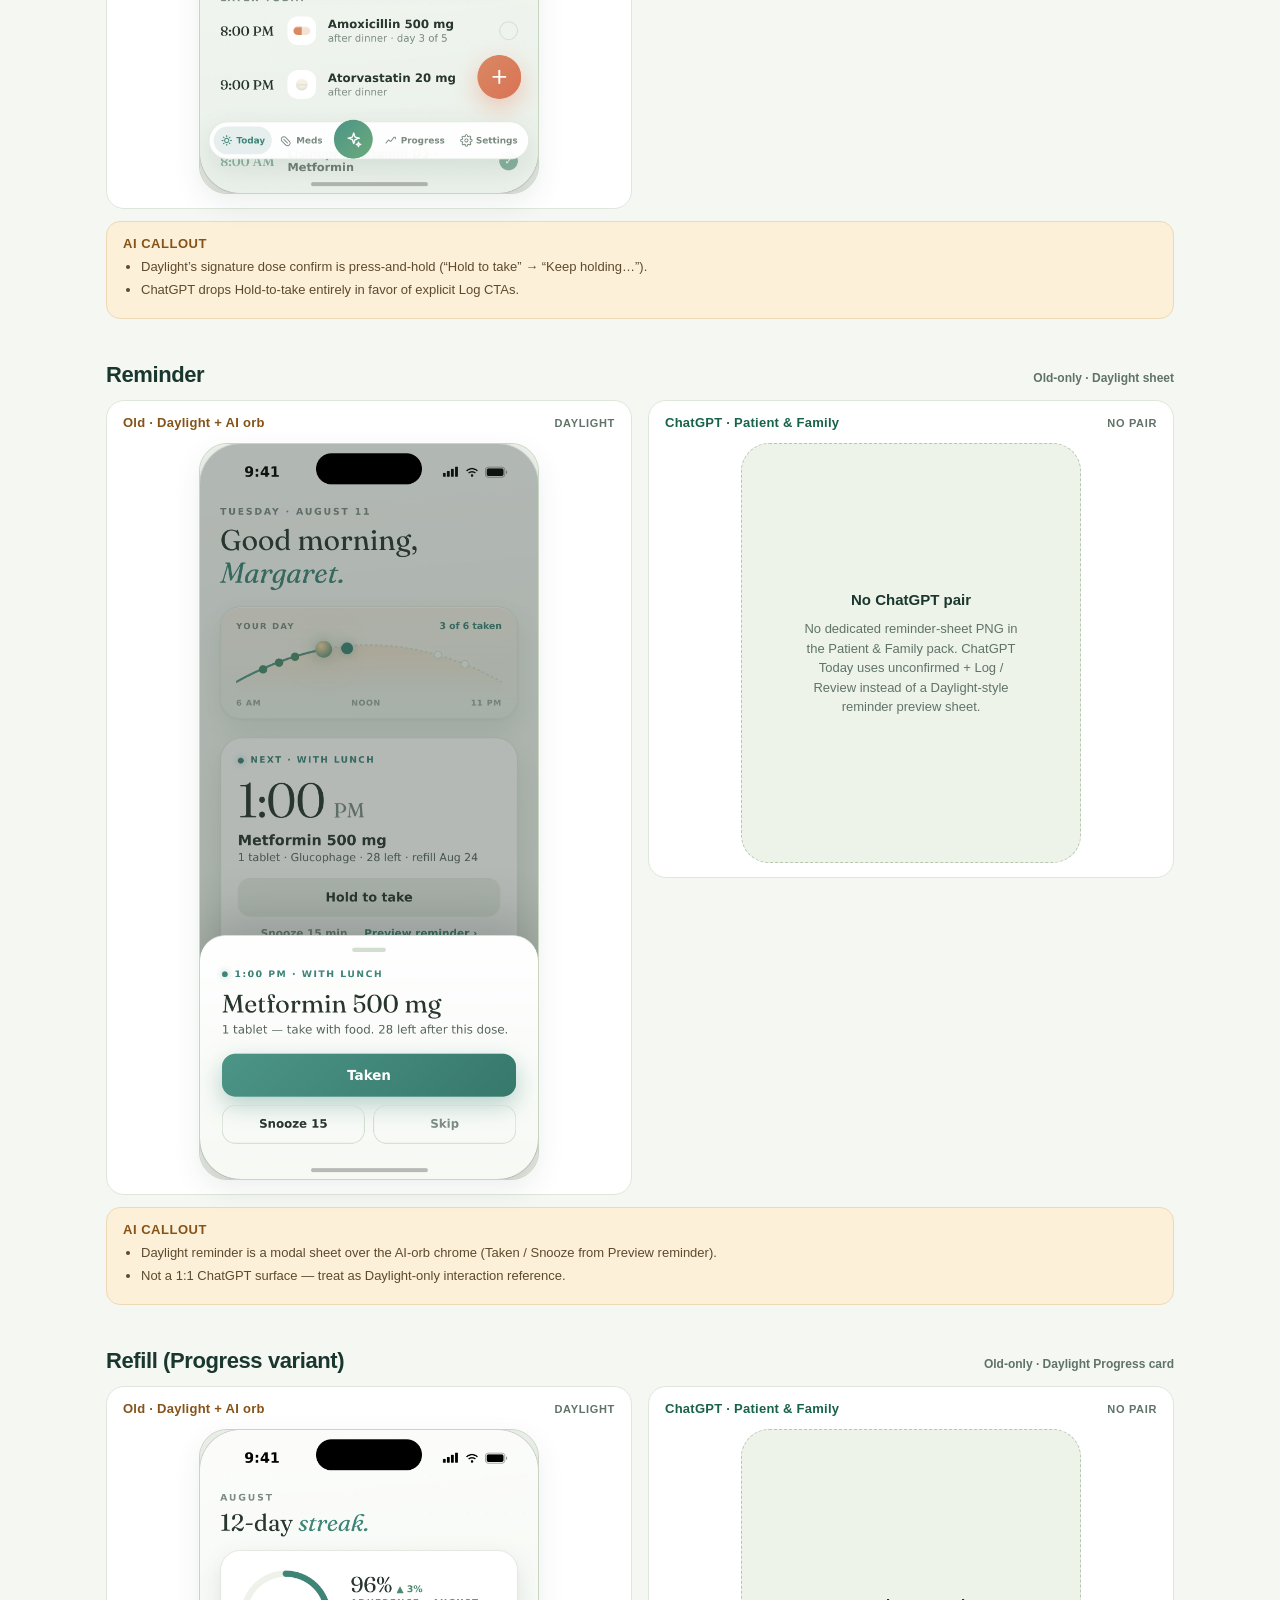
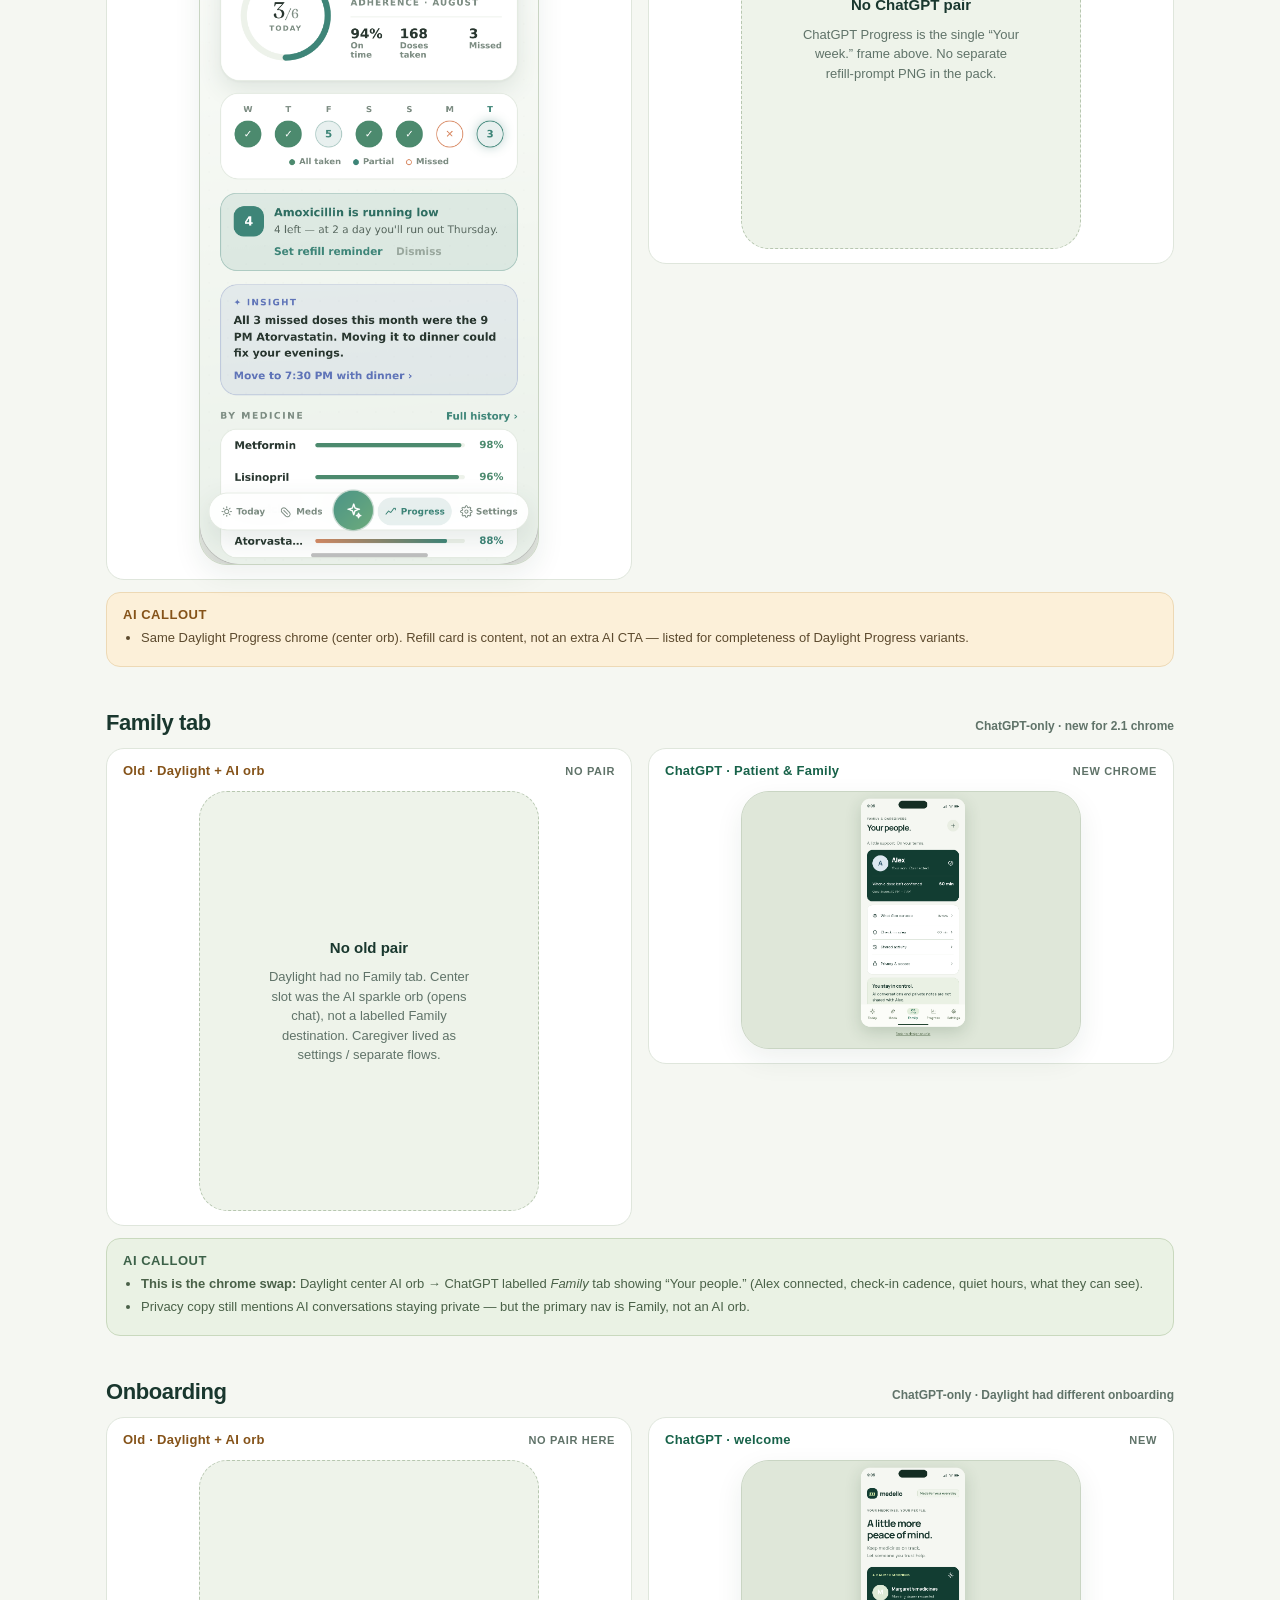
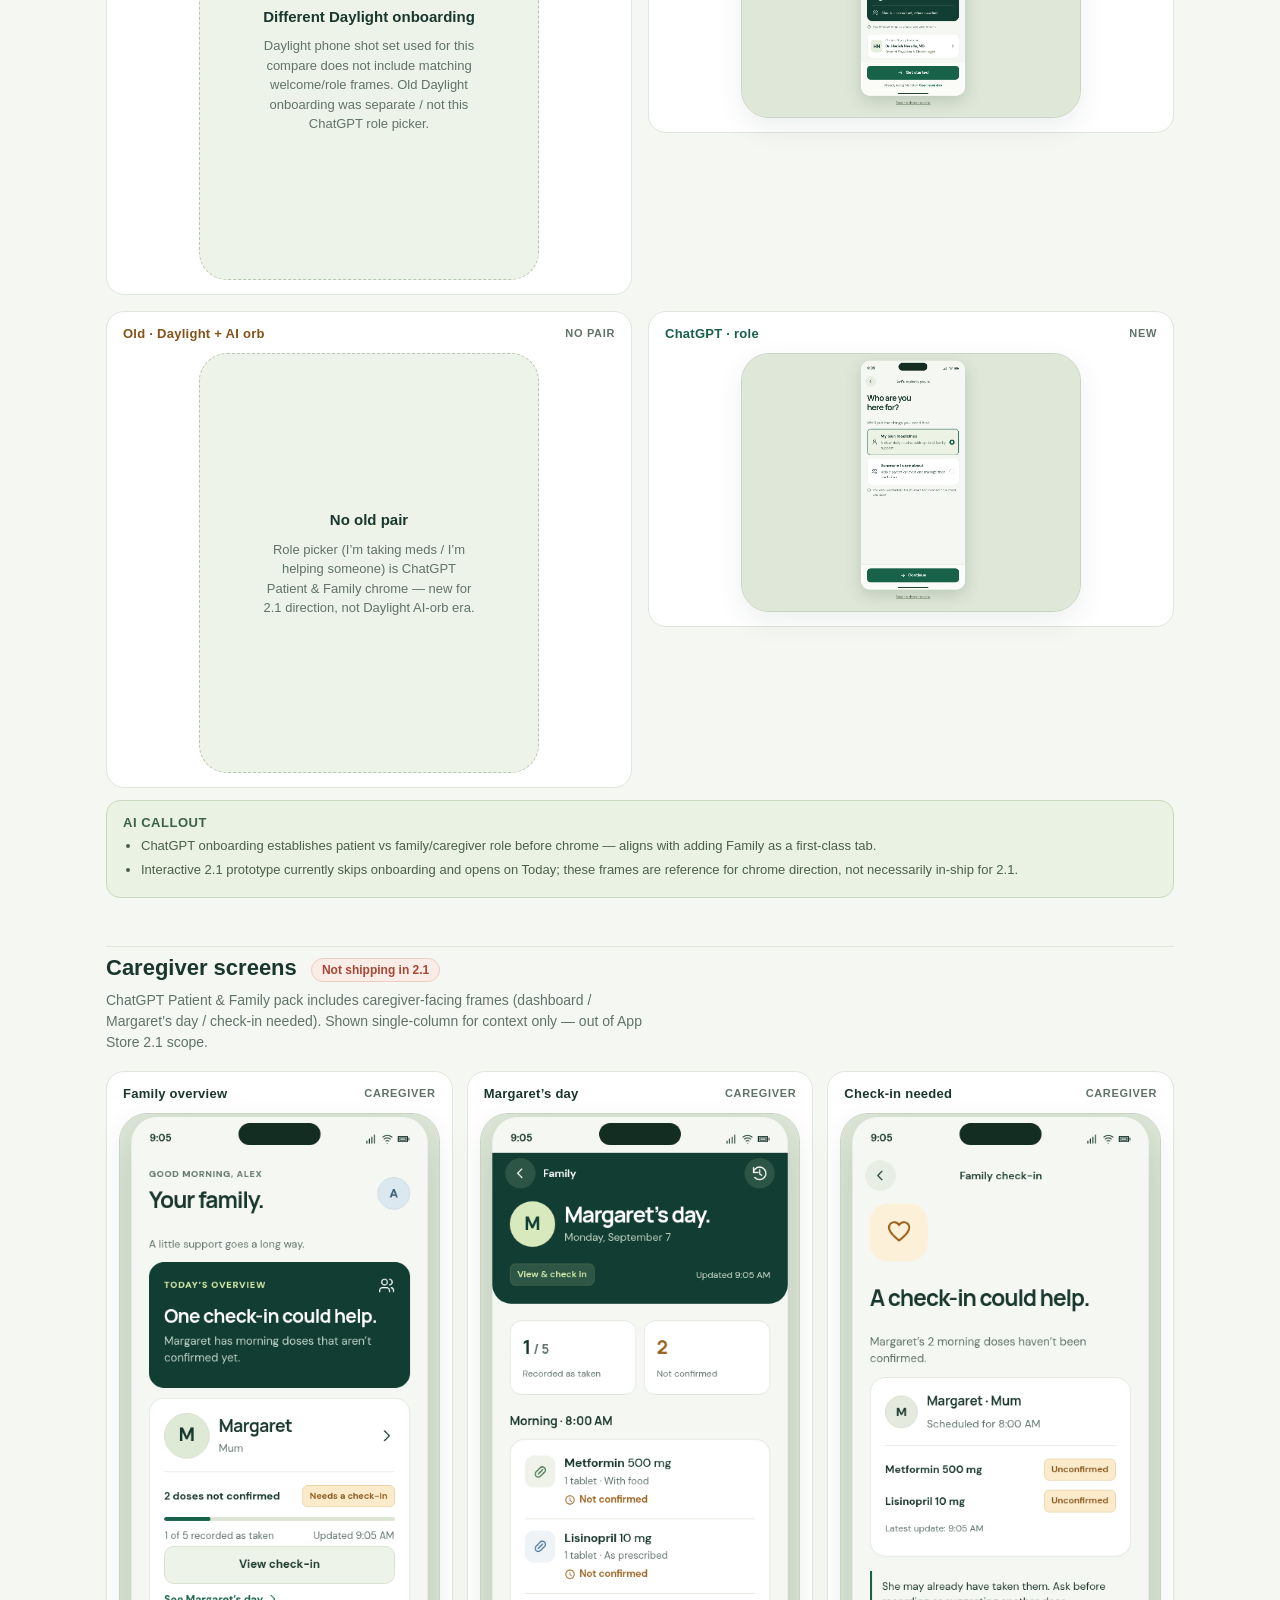
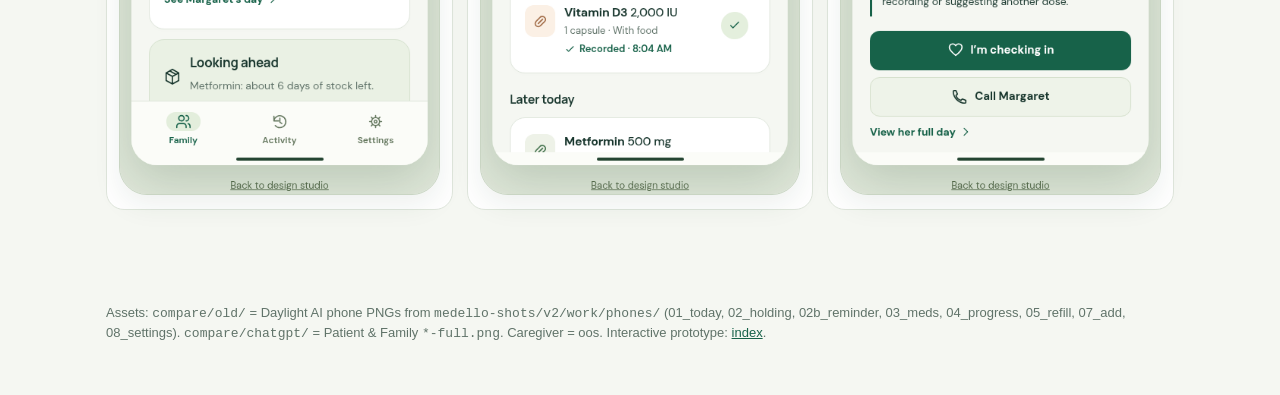
==== commit 7192b0b6: "fix compare: Daylight AI orb vs ChatGPT Patient & Family Replace wrong ChatGPT-derived "old" shots w" ====
--- a/compare.html
+++ b/compare.html
@@ -4,8 +4,8 @@
   <meta charset="utf-8">
   <meta name="viewport" content="width=device-width,initial-scale=1,viewport-fit=cover">
   <meta name="theme-color" content="#123d32">
-  <title>Medello 2.1 — Old vs ChatGPT</title>
-  <meta name="description" content="Side-by-side review: current ship prototype vs ChatGPT Patient & Family prototype for Medello 2.1 design lock.">
+  <title>Medello — Old Daylight (AI) vs ChatGPT Patient &amp; Family</title>
+  <meta name="description" content="Side-by-side: Tend Daylight AI-prominent design (center sparkle orb) vs ChatGPT Patient &amp; Family prototype (labelled 5-tab Family chrome).">
   <style>
     :root {
       --ink: #19372e;
@@ -17,6 +17,7 @@
       --line: #dfe6dc;
       --white: #fff;
       --amber-bg: #fcf0d9;
+      --rose-bg: #faece7;
       --font: -apple-system, BlinkMacSystemFont, "Segoe UI", "DM Sans", sans-serif;
       --display: "Manrope", var(--font);
     }
@@ -46,10 +47,10 @@
     }
     .top h1 {
       margin: 0 0 10px;
-      font: 750 28px/1.2 var(--display);
+      font: 750 26px/1.2 var(--display);
       letter-spacing: -.6px;
     }
-    .top p { margin: 0; color: #c5d6cb; max-width: 62ch; font-size: 14px; }
+    .top p { margin: 0; color: #c5d6cb; max-width: 68ch; font-size: 14px; }
     .top .links { margin-top: 14px; display: flex; flex-wrap: wrap; gap: 10px; }
     .top .links a {
       display: inline-flex;
@@ -64,6 +65,24 @@
       font-weight: 650;
     }
     .top .links a:hover { background: #265746; }
+    .legend {
+      display: flex;
+      flex-wrap: wrap;
+      gap: 10px;
+      margin-top: 16px;
+    }
+    .legend span {
+      display: inline-flex;
+      align-items: center;
+      gap: 8px;
+      background: #1a4538;
+      border: 1px solid #2a5c4c;
+      border-radius: 12px;
+      padding: 10px 14px;
+      font-size: 13px;
+      color: #e4f0e6;
+    }
+    .legend strong { color: var(--lime); font-weight: 750; }
     .nav-sticky {
       position: sticky;
       top: 0;
@@ -95,16 +114,50 @@
     }
     .nav-sticky a:hover { background: #dce5d5; }
     .wrap { max-width: 1100px; margin: 0 auto; padding: 22px 16px 80px; }
-    .intro {
+    .punch {
       background: var(--white);
       border: 1px solid var(--line);
       border-radius: 16px;
-      padding: 18px 18px 14px;
+      padding: 18px 18px 16px;
       margin-bottom: 28px;
-    }
-    .intro h2 { margin: 0 0 8px; font: 750 18px var(--display); }
-    .intro ul { margin: 8px 0 0; padding-left: 18px; color: var(--muted); font-size: 14px; }
-    .intro li { margin: 5px 0; }
+      scroll-margin-top: 64px;
+    }
+    .punch h2 { margin: 0 0 10px; font: 750 18px var(--display); }
+    .punch-grid {
+      display: grid;
+      grid-template-columns: 1fr 1fr;
+      gap: 14px;
+    }
+    @media (max-width: 720px) {
+      .punch-grid { grid-template-columns: 1fr; }
+      .top h1 { font-size: 22px; }
+    }
+    .punch-col {
+      background: #f7faf5;
+      border: 1px solid var(--line);
+      border-radius: 12px;
+      padding: 12px 14px;
+    }
+    .punch-col h3 {
+      margin: 0 0 8px;
+      font: 750 13px var(--display);
+      letter-spacing: .04em;
+      text-transform: uppercase;
+    }
+    .punch-col.dropped h3 { color: #a74734; }
+    .punch-col.added h3 { color: #176249; }
+    .punch-col ul { margin: 0; padding-left: 18px; font-size: 13.5px; color: var(--muted); }
+    .punch-col li { margin: 5px 0; }
+    .punch-col li strong { color: var(--ink); }
+    .note-box {
+      background: #eaf2f7;
+      border: 1px solid #d4e3ed;
+      border-radius: 12px;
+      padding: 12px 14px;
+      font-size: 13px;
+      color: #325f78;
+      margin-top: 12px;
+    }
     .screen {
       margin-bottom: 42px;
       scroll-margin-top: 64px;
@@ -135,7 +188,6 @@
     }
     @media (max-width: 720px) {
       .pair { grid-template-columns: 1fr; }
-      .top h1 { font-size: 24px; }
     }
     .col {
       background: var(--white);
@@ -163,6 +215,8 @@
       text-transform: uppercase;
       letter-spacing: .06em;
     }
+    .col.old-side .col-label strong { color: #855319; }
+    .col.new-side .col-label strong { color: #176249; }
     .phone-frame {
       display: block;
       width: 100%;
@@ -197,26 +251,29 @@
       gap: 8px;
     }
     .placeholder strong { color: var(--ink); font-size: 15px; }
-    .placeholder p { margin: 0; font-size: 13px; max-width: 28ch; }
-    .gaps {
+    .placeholder p { margin: 0; font-size: 13px; max-width: 30ch; }
+    .ai-callout {
       margin-top: 12px;
       background: var(--amber-bg);
       border: 1px solid #edd9b5;
       border-radius: 14px;
       padding: 14px 16px;
     }
-    .gaps h3 {
+    .ai-callout h3 {
       margin: 0 0 6px;
       font: 750 13px var(--display);
       letter-spacing: .04em;
       text-transform: uppercase;
       color: #855319;
     }
-    .gaps ul { margin: 0; padding-left: 18px; font-size: 13px; color: #5c4a2e; }
-    .gaps li { margin: 4px 0; }
-    .gaps.same { background: #eaf2e4; border-color: #c9d9be; }
-    .gaps.same h3 { color: #3c6148; }
-    .gaps.same ul { color: #4a6148; }
+    .ai-callout ul { margin: 0; padding-left: 18px; font-size: 13px; color: #5c4a2e; }
+    .ai-callout li { margin: 4px 0; }
+    .ai-callout.newish {
+      background: #eaf2e4;
+      border-color: #c9d9be;
+    }
+    .ai-callout.newish h3 { color: #3c6148; }
+    .ai-callout.newish ul { color: #4a6148; }
     .section-block {
       margin-top: 48px;
       padding-top: 8px;
@@ -230,7 +287,7 @@
     .section-block > p { color: var(--muted); font-size: 14px; margin: 0 0 18px; max-width: 70ch; }
     .badge-oos {
       display: inline-block;
-      background: #faece7;
+      background: var(--rose-bg);
       color: #a74734;
       border: 1px solid #edcec3;
       border-radius: 999px;
@@ -251,39 +308,6 @@
     @media (max-width: 560px) {
       .grid3 { grid-template-columns: 1fr; }
     }
-    .tf-grid {
-      display: grid;
-      grid-template-columns: repeat(auto-fill, minmax(140px, 1fr));
-      gap: 12px;
-    }
-    .tf-item {
-      background: var(--white);
-      border: 1px solid var(--line);
-      border-radius: 12px;
-      padding: 8px;
-      text-align: center;
-    }
-    .tf-item img {
-      width: 100%;
-      height: auto;
-      border-radius: 8px;
-      display: block;
-    }
-    .tf-item figcaption {
-      font-size: 11px;
-      color: var(--muted);
-      margin-top: 6px;
-      font-weight: 650;
-    }
-    .note-box {
-      background: #eaf2f7;
-      border: 1px solid #d4e3ed;
-      border-radius: 12px;
-      padding: 12px 14px;
-      font-size: 13px;
-      color: #325f78;
-      margin-bottom: 16px;
-    }
     footer.page-foot {
       max-width: 1100px;
       margin: 0 auto;
@@ -296,68 +320,98 @@
 <body>
   <header class="top">
     <div class="top-inner">
-      <p class="eyebrow">Medello · App Store 2.1 review</p>
-      <h1>Medello 2.1 — Old vs ChatGPT</h1>
+      <p class="eyebrow">Medello · Design compare (corrected)</p>
+      <h1>Medello — Old Daylight (AI) vs ChatGPT Patient &amp; Family</h1>
       <p>
-        Side-by-side for Harish: <strong>Current ship</strong> (interactive prototype)
-        vs <strong>ChatGPT Patient &amp; Family</strong> (target polish).
-        Use this to finish design changes before locking chrome for native.
+        Correct pairing for Harish: <strong>Old = Tend Daylight AI-prominent</strong>
+        (center sparkle / AI orb in the tab bar + AI actions beside doses)
+        vs <strong>ChatGPT Patient &amp; Family</strong>
+        (labelled 5-tab chrome with Family — no center AI orb).
+        Previous compare was wrong (both sides were ChatGPT-derived).
       </p>
+      <div class="legend">
+        <span><strong>Old · Daylight + AI orb</strong> — 4 tabs + center sparkle</span>
+        <span><strong>ChatGPT · Patient &amp; Family</strong> — 5 labelled tabs · Family</span>
+      </div>
       <div class="links">
-        <a href="./">← Interactive prototype</a>
-        <a href="https://drharish14-tech.github.io/medello-2.1-prototype/">Live ship Pages</a>
+        <a href="./">← Interactive 2.1 prototype</a>
+        <a href="https://drharish14-tech.github.io/medello-2.1-prototype/">Live Pages</a>
       </div>
     </div>
   </header>
 
   <nav class="nav-sticky" aria-label="Screens">
     <div class="nav-sticky-inner">
+      <a href="#punch">Punch list</a>
       <a href="#today">Today</a>
       <a href="#meds">Meds</a>
-      <a href="#family">Family</a>
       <a href="#progress">Progress</a>
       <a href="#settings">Settings</a>
-      <a href="#paywall">Paywall</a>
-      <a href="#add">Add</a>
+      <a href="#add">Add (old)</a>
+      <a href="#holding">Hold-to-take</a>
+      <a href="#reminder">Reminder</a>
+      <a href="#family">Family (new)</a>
       <a href="#onboarding">Onboarding</a>
       <a href="#caregiver">Caregiver (oos)</a>
-      <a href="#tf">TF frames</a>
     </div>
   </nav>
 
   <main class="wrap">
-    <section class="intro">
-      <h2>How to read this</h2>
-      <ul>
-        <li><strong>Current ship</strong> = live interactive prototype at this repo (what App Store 2.1 is iterating).</li>
-        <li><strong>ChatGPT prototype</strong> = Patient &amp; Family design pack PNGs (target look / copy).</li>
-        <li>Ship chrome was adapted from the same pack — many pairs are already very close. Gap notes call out real deltas only.</li>
-        <li>Caregiver dashboard screens are labeled <em>Not shipping in 2.1</em>.</li>
-      </ul>
+    <section class="punch" id="punch">
+      <h2>Punch list — what changed</h2>
+      <div class="punch-grid">
+        <div class="punch-col dropped">
+          <h3>ChatGPT removed (vs Daylight AI)</h3>
+          <ul>
+            <li><strong>Center AI orb / sparkle</strong> in the tab bar (opened Tend chat).</li>
+            <li><strong>AI sparkle buttons</strong> beside each med row on Meds (Ask AI).</li>
+            <li><strong>Hold to take</strong> press-and-hold CTA on the next-dose card.</li>
+            <li><strong>Tell Tend AI</strong> + “Snap — AI reads…” paths on Add.</li>
+            <li><strong>Ask about your medicines…</strong> chat sheet entry from the orb.</li>
+            <li>Floating coral <strong>+</strong> FAB over Today (Daylight pattern).</li>
+          </ul>
+        </div>
+        <div class="punch-col added">
+          <h3>ChatGPT added</h3>
+          <ul>
+            <li><strong>Family</strong> as a labelled 5th tab (replaces the center orb slot).</li>
+            <li><strong>Your people.</strong> patient Family screen (Alex card, check-in, quiet hours).</li>
+            <li>Dose actions as explicit <strong>Log</strong> (Taken / Snooze / Skip) instead of Hold-to-take + Ask AI.</li>
+            <li>Onboarding <strong>welcome + role</strong> frames (patient vs caregiver) — new chrome.</li>
+            <li>Copy / layout refresh: “Your day.”, timeline card, unconfirmed Review banner.</li>
+          </ul>
+        </div>
+      </div>
+      <div class="note-box">
+        <strong>2.1 App Store direction (facts → recommendation):</strong>
+        Family chrome is in the ChatGPT Patient &amp; Family pack and matches the interactive prototype’s 5-tab nav.
+        Full center AI orb + Tell AI / Ask AI CTAs are Daylight-era and are <em>not</em> in the ChatGPT pack.
+        Per PR #38 direction: keep Family chrome for 2.1; do not ship the full AI orb as primary chrome.
+      </div>
     </section>
 
     <!-- TODAY -->
     <article class="screen" id="today">
       <div class="screen-head">
         <h2>Today</h2>
-        <span class="tag">Core tab · ?screen=today</span>
-      </div>
-      <div class="pair">
-        <div class="col">
-          <div class="col-label"><strong>Current ship</strong><span>Old</span></div>
-          <div class="phone-frame"><img src="compare/old/today.png" alt="Ship Today screen" width="390" height="844" loading="lazy"></div>
-        </div>
-        <div class="col">
-          <div class="col-label"><strong>ChatGPT prototype</strong><span>New</span></div>
-          <div class="phone-frame"><img src="compare/chatgpt/today.png" alt="ChatGPT Today screen" width="390" height="844" loading="lazy"></div>
-        </div>
-      </div>
-      <div class="gaps">
-        <h3>Gap notes</h3>
-        <ul>
-          <li>Layout, timeline card, nav (5 tabs incl. Family), and sample meds match closely — ship already ports this chrome.</li>
-          <li>Review banner copy differs: ship says <em>“Already taken them? Log each dose below.”</em>; ChatGPT pack uses <em>“Add the time below”</em> plus a <em>Review →</em> control.</li>
-          <li>Unconfirmed marker treatment may differ slightly (clock vs concentric ring) — pick one and lock.</li>
+        <span class="tag">Paired · both sides</span>
+      </div>
+      <div class="pair">
+        <div class="col old-side">
+          <div class="col-label"><strong>Old · Daylight + AI orb</strong><span>Daylight</span></div>
+          <div class="phone-frame"><img src="compare/old/today.png" alt="Daylight Today — AI orb, Hold to take" width="390" height="844" loading="lazy"></div>
+        </div>
+        <div class="col new-side">
+          <div class="col-label"><strong>ChatGPT · Patient &amp; Family</strong><span>ChatGPT</span></div>
+          <div class="phone-frame"><img src="compare/chatgpt/today.png" alt="ChatGPT Today — Family tab, Log" width="390" height="844" loading="lazy"></div>
+        </div>
+      </div>
+      <div class="ai-callout">
+        <h3>AI callout</h3>
+        <ul>
+          <li><strong>Tab chrome:</strong> Daylight = 4 labelled tabs + <em>center sparkle orb</em>. ChatGPT = 5 labelled tabs with <em>Family</em> in the center — <em>no AI orb</em>.</li>
+          <li><strong>Dose action:</strong> Daylight next-dose card uses <em>Hold to take</em> (+ Snooze / Preview reminder). ChatGPT dose rows use <em>Log</em> (opens Taken / Snooze / Skip).</li>
+          <li><strong>Add entry:</strong> Daylight floats a coral <em>+</em> FAB. ChatGPT has no FAB on this frame (add is elsewhere / ship sheet).</li>
         </ul>
       </div>
     </article>
@@ -366,49 +420,24 @@
     <article class="screen" id="meds">
       <div class="screen-head">
         <h2>Meds</h2>
-        <span class="tag">Core tab · ?screen=medicines</span>
-      </div>
-      <div class="pair">
-        <div class="col">
-          <div class="col-label"><strong>Current ship</strong><span>Old</span></div>
-          <div class="phone-frame"><img src="compare/old/meds.png" alt="Ship Meds screen" width="390" height="844" loading="lazy"></div>
-        </div>
-        <div class="col">
-          <div class="col-label"><strong>ChatGPT prototype</strong><span>New</span></div>
-          <div class="phone-frame"><img src="compare/chatgpt/meds.png" alt="ChatGPT Meds screen" width="390" height="844" loading="lazy"></div>
-        </div>
-      </div>
-      <div class="gaps same">
-        <h3>Gap notes</h3>
-        <ul>
-          <li>Nearly identical: “Your medicines.”, search, By condition / All medicines, condition cards (Diabetes / Blood pressure / Daily supplement).</li>
-          <li>No meaningful visual delta for 2.1 lock — keep ship as-is unless copy polish is requested.</li>
-        </ul>
-      </div>
-    </article>
-
-    <!-- FAMILY -->
-    <article class="screen" id="family">
-      <div class="screen-head">
-        <h2>Family</h2>
-        <span class="tag">Core tab · ?screen=family</span>
-      </div>
-      <div class="pair">
-        <div class="col">
-          <div class="col-label"><strong>Current ship</strong><span>Old</span></div>
-          <div class="phone-frame"><img src="compare/old/family.png" alt="Ship Family screen" width="390" height="844" loading="lazy"></div>
-        </div>
-        <div class="col">
-          <div class="col-label"><strong>ChatGPT prototype</strong><span>New</span></div>
-          <div class="phone-frame"><img src="compare/chatgpt/family.png" alt="ChatGPT Family screen" width="390" height="844" loading="lazy"></div>
-        </div>
-      </div>
-      <div class="gaps">
-        <h3>Gap notes</h3>
-        <ul>
-          <li>Same structure: “Your people.”, Alex connected card, 60 min check-in, quiet hours, What Alex can see / Check-in rules / Shared activity / Privacy.</li>
-          <li>Ship adds an explicit <em>Not in 2.1</em> pill and one-time share-sheet mocks when rows are tapped — ChatGPT art is the static target without those ship-only labels.</li>
-          <li>Privacy card copy (“AI conversations and private notes…”) matches both.</li>
+        <span class="tag">Paired · both sides</span>
+      </div>
+      <div class="pair">
+        <div class="col old-side">
+          <div class="col-label"><strong>Old · Daylight + AI orb</strong><span>Daylight</span></div>
+          <div class="phone-frame"><img src="compare/old/meds.png" alt="Daylight Meds — Ask AI sparkles beside rows" width="390" height="844" loading="lazy"></div>
+        </div>
+        <div class="col new-side">
+          <div class="col-label"><strong>ChatGPT · Patient &amp; Family</strong><span>ChatGPT</span></div>
+          <div class="phone-frame"><img src="compare/chatgpt/meds.png" alt="ChatGPT Meds — no AI sparkles" width="390" height="844" loading="lazy"></div>
+        </div>
+      </div>
+      <div class="ai-callout">
+        <h3>AI callout</h3>
+        <ul>
+          <li><strong>Beside each med:</strong> Daylight shows a breathing green <em>sparkle</em> button (Ask AI about that medicine). ChatGPT lists meds with no per-row AI CTA.</li>
+          <li><strong>Tab chrome:</strong> same orb-vs-Family contrast as Today — Daylight center orb vs ChatGPT labelled Family tab.</li>
+          <li>Both keep By condition / All medicines structure; ChatGPT retitles to “Your medicines.” and drops AI affordances.</li>
         </ul>
       </div>
     </article>
@@ -417,23 +446,23 @@
     <article class="screen" id="progress">
       <div class="screen-head">
         <h2>Progress</h2>
-        <span class="tag">Core tab · ?screen=progress</span>
-      </div>
-      <div class="pair">
-        <div class="col">
-          <div class="col-label"><strong>Current ship</strong><span>Old</span></div>
-          <div class="phone-frame"><img src="compare/old/progress.png" alt="Ship Progress screen" width="390" height="844" loading="lazy"></div>
-        </div>
-        <div class="col">
-          <div class="col-label"><strong>ChatGPT prototype</strong><span>New</span></div>
-          <div class="phone-frame"><img src="compare/chatgpt/progress.png" alt="ChatGPT Progress screen" width="390" height="844" loading="lazy"></div>
-        </div>
-      </div>
-      <div class="gaps same">
-        <h3>Gap notes</h3>
-        <ul>
-          <li>Nearly identical: “Your week.”, This week / This month, 29 of 35 chart, skipped / unconfirmed metrics, pattern callout.</li>
-          <li>Ship insight card (“A pattern to look at”) aligns with the pack — no material gap.</li>
+        <span class="tag">Paired · both sides</span>
+      </div>
+      <div class="pair">
+        <div class="col old-side">
+          <div class="col-label"><strong>Old · Daylight + AI orb</strong><span>Daylight</span></div>
+          <div class="phone-frame"><img src="compare/old/progress.png" alt="Daylight Progress with AI orb" width="390" height="844" loading="lazy"></div>
+        </div>
+        <div class="col new-side">
+          <div class="col-label"><strong>ChatGPT · Patient &amp; Family</strong><span>ChatGPT</span></div>
+          <div class="phone-frame"><img src="compare/chatgpt/progress.png" alt="ChatGPT Progress with Family tab" width="390" height="844" loading="lazy"></div>
+        </div>
+      </div>
+      <div class="ai-callout">
+        <h3>AI callout</h3>
+        <ul>
+          <li><strong>Chrome only:</strong> Progress content is adherence charting on both sides. The AI delta is still the tab bar — Daylight center orb vs ChatGPT Family tab.</li>
+          <li>Daylight also has a refill-card variant (<a href="#refill">see Refill</a>) that sits on Progress; ChatGPT pack has no separate refill frame.</li>
         </ul>
       </div>
     </article>
@@ -442,119 +471,203 @@
     <article class="screen" id="settings">
       <div class="screen-head">
         <h2>Settings</h2>
-        <span class="tag">Core tab · ?screen=settings</span>
-      </div>
-      <div class="pair">
-        <div class="col">
-          <div class="col-label"><strong>Current ship</strong><span>Old</span></div>
-          <div class="phone-frame"><img src="compare/old/settings.png" alt="Ship Settings screen" width="390" height="844" loading="lazy"></div>
-        </div>
-        <div class="col">
-          <div class="col-label"><strong>ChatGPT prototype</strong><span>New</span></div>
-          <div class="phone-frame"><img src="compare/chatgpt/settings.png" alt="ChatGPT Settings screen" width="390" height="844" loading="lazy"></div>
-        </div>
-      </div>
-      <div class="gaps">
-        <h3>Gap notes</h3>
-        <ul>
-          <li>Header, Margaret profile card, Everyday care rows (Reminders, Family &amp; caregivers, Ask Medello, Refill planning) match the pack.</li>
-          <li>Ship: Ask Medello / Refill planning / some account rows toast <em>Not in 2.1</em>; Medello Premium routes to the interactive paywall (ChatGPT pack has no paywall art).</li>
-        </ul>
-      </div>
-    </article>
-
-    <!-- PAYWALL -->
-    <article class="screen" id="paywall">
-      <div class="screen-head">
-        <h2>Paywall</h2>
-        <span class="tag">Ship-only · ?screen=paywall</span>
-      </div>
-      <div class="pair">
-        <div class="col">
-          <div class="col-label"><strong>Current ship</strong><span>Old</span></div>
-          <div class="phone-frame"><img src="compare/old/paywall.png" alt="Ship Paywall screen" width="390" height="844" loading="lazy"></div>
-        </div>
-        <div class="col">
-          <div class="col-label"><strong>ChatGPT prototype</strong><span>New</span></div>
+        <span class="tag">Paired · both sides</span>
+      </div>
+      <div class="pair">
+        <div class="col old-side">
+          <div class="col-label"><strong>Old · Daylight + AI orb</strong><span>Daylight</span></div>
+          <div class="phone-frame"><img src="compare/old/settings.png" alt="Daylight Settings with AI orb" width="390" height="844" loading="lazy"></div>
+        </div>
+        <div class="col new-side">
+          <div class="col-label"><strong>ChatGPT · Patient &amp; Family</strong><span>ChatGPT</span></div>
+          <div class="phone-frame"><img src="compare/chatgpt/settings.png" alt="ChatGPT Settings with Family tab" width="390" height="844" loading="lazy"></div>
+        </div>
+      </div>
+      <div class="ai-callout">
+        <h3>AI callout</h3>
+        <ul>
+          <li><strong>Tab chrome:</strong> Daylight settings still sit under the 4-tab + orb chrome. ChatGPT settings sit under 5-tab Family chrome.</li>
+          <li>ChatGPT settings surface <em>Family &amp; caregivers</em> / Everyday care rows aligned with the new Family tab; Daylight settings were Tend-era (caregiver toggle, Ask Tend via orb, not a Family tab).</li>
+        </ul>
+      </div>
+    </article>
+
+    <!-- OLD-ONLY: ADD -->
+    <article class="screen" id="add">
+      <div class="screen-head">
+        <h2>Add medicine</h2>
+        <span class="tag">Old-only · Daylight AI-prominent</span>
+      </div>
+      <div class="pair">
+        <div class="col old-side">
+          <div class="col-label"><strong>Old · Daylight + AI orb</strong><span>Daylight</span></div>
+          <div class="phone-frame"><img src="compare/old/add.png" alt="Daylight Add — Snap / Tell Tend AI / Manual" width="390" height="844" loading="lazy"></div>
+        </div>
+        <div class="col new-side">
+          <div class="col-label"><strong>ChatGPT · Patient &amp; Family</strong><span>No pair</span></div>
           <div class="placeholder">
-            <strong>No ChatGPT source</strong>
-            <p>Patient &amp; Family pack has no Premium / paywall frame. Ship paywall (Terms · Privacy · Restore, Monthly $6.99 / Yearly $49.99) is the 2.1 reference.</p>
+            <strong>No ChatGPT pair</strong>
+            <p>Patient &amp; Family pack has no dedicated Add-medicine full PNG. Structural replacement in ship: manual add sheet; photo/scan marked Not in 2.1. No “Tell Tend AI” card.</p>
           </div>
         </div>
       </div>
-      <div class="gaps">
-        <h3>Gap notes</h3>
-        <ul>
-          <li>Ship includes App Store–style disclosures: Terms / Privacy / Restore + auto-renew copy. Keep these for review.</li>
-          <li>Nothing to port from ChatGPT here — design lock is ship-defined.</li>
-        </ul>
-      </div>
-    </article>
-
-    <!-- ADD -->
-    <article class="screen" id="add">
-      <div class="screen-head">
-        <h2>Add medicine</h2>
-        <span class="tag">Ship flow · ?screen=add</span>
-      </div>
-      <div class="pair">
-        <div class="col">
-          <div class="col-label"><strong>Current ship</strong><span>Old</span></div>
-          <div class="phone-frame"><img src="compare/old/add.png" alt="Ship Add medicine screen" width="390" height="844" loading="lazy"></div>
-        </div>
-        <div class="col">
-          <div class="col-label"><strong>ChatGPT prototype</strong><span>New</span></div>
+      <div class="ai-callout">
+        <h3>AI callout</h3>
+        <ul>
+          <li>Daylight Add is AI-first: <em>Snap the prescription</em> (“AI reads names, doses &amp; timings”), <em>Tell Tend AI</em>, and Enter manually — with the center orb still visible.</li>
+          <li>ChatGPT pack does not show this surface; 2.1 ship should not revive Tell AI / Snap-AI as primary chrome if following the ChatGPT Patient &amp; Family direction.</li>
+        </ul>
+      </div>
+    </article>
+
+    <!-- OLD-ONLY: HOLDING -->
+    <article class="screen" id="holding">
+      <div class="screen-head">
+        <h2>Hold to take</h2>
+        <span class="tag">Old-only · Daylight interaction</span>
+      </div>
+      <div class="pair">
+        <div class="col old-side">
+          <div class="col-label"><strong>Old · Daylight + AI orb</strong><span>Daylight</span></div>
+          <div class="phone-frame"><img src="compare/old/holding.png" alt="Daylight Hold to take in progress" width="390" height="844" loading="lazy"></div>
+        </div>
+        <div class="col new-side">
+          <div class="col-label"><strong>ChatGPT · Patient &amp; Family</strong><span>No pair</span></div>
           <div class="placeholder">
-            <strong>No ChatGPT source</strong>
-            <p>No dedicated Add-medicine full PNG in the Patient &amp; Family pack. Ship shows scan (Not in 2.1) + manual path.</p>
+            <strong>No ChatGPT pair</strong>
+            <p>Structural replacement: per-dose <em>Log</em> → Taken / Snooze / Skip sheet (see ChatGPT Today). No press-and-hold gesture in the Patient &amp; Family pack.</p>
           </div>
         </div>
       </div>
-      <div class="gaps">
-        <h3>Gap notes</h3>
-        <ul>
-          <li>Ship correctly marks photo/scan as <em>Not in 2.1</em>; manual entry is the in-scope path.</li>
-          <li>If ChatGPT later ships an Add frame, drop it into <code>compare/chatgpt/add.png</code> and refresh this row.</li>
-        </ul>
-      </div>
-    </article>
-
-    <!-- ONBOARDING -->
+      <div class="ai-callout">
+        <h3>AI callout</h3>
+        <ul>
+          <li>Daylight’s signature dose confirm is press-and-hold (“Hold to take” → “Keep holding…”).</li>
+          <li>ChatGPT drops Hold-to-take entirely in favor of explicit Log CTAs.</li>
+        </ul>
+      </div>
+    </article>
+
+    <!-- OLD-ONLY: REMINDER -->
+    <article class="screen" id="reminder">
+      <div class="screen-head">
+        <h2>Reminder</h2>
+        <span class="tag">Old-only · Daylight sheet</span>
+      </div>
+      <div class="pair">
+        <div class="col old-side">
+          <div class="col-label"><strong>Old · Daylight + AI orb</strong><span>Daylight</span></div>
+          <div class="phone-frame"><img src="compare/old/reminder.png" alt="Daylight reminder sheet" width="390" height="844" loading="lazy"></div>
+        </div>
+        <div class="col new-side">
+          <div class="col-label"><strong>ChatGPT · Patient &amp; Family</strong><span>No pair</span></div>
+          <div class="placeholder">
+            <strong>No ChatGPT pair</strong>
+            <p>No dedicated reminder-sheet PNG in the Patient &amp; Family pack. ChatGPT Today uses unconfirmed + Log / Review instead of a Daylight-style reminder preview sheet.</p>
+          </div>
+        </div>
+      </div>
+      <div class="ai-callout">
+        <h3>AI callout</h3>
+        <ul>
+          <li>Daylight reminder is a modal sheet over the AI-orb chrome (Taken / Snooze from Preview reminder).</li>
+          <li>Not a 1:1 ChatGPT surface — treat as Daylight-only interaction reference.</li>
+        </ul>
+      </div>
+    </article>
+
+    <!-- OLD-ONLY: REFILL (progress variant) -->
+    <article class="screen" id="refill">
+      <div class="screen-head">
+        <h2>Refill (Progress variant)</h2>
+        <span class="tag">Old-only · Daylight Progress card</span>
+      </div>
+      <div class="pair">
+        <div class="col old-side">
+          <div class="col-label"><strong>Old · Daylight + AI orb</strong><span>Daylight</span></div>
+          <div class="phone-frame"><img src="compare/old/refill.png" alt="Daylight Progress with refill card" width="390" height="844" loading="lazy"></div>
+        </div>
+        <div class="col new-side">
+          <div class="col-label"><strong>ChatGPT · Patient &amp; Family</strong><span>No pair</span></div>
+          <div class="placeholder">
+            <strong>No ChatGPT pair</strong>
+            <p>ChatGPT Progress is the single “Your week.” frame above. No separate refill-prompt PNG in the pack.</p>
+          </div>
+        </div>
+      </div>
+      <div class="ai-callout">
+        <h3>AI callout</h3>
+        <ul>
+          <li>Same Daylight Progress chrome (center orb). Refill card is content, not an extra AI CTA — listed for completeness of Daylight Progress variants.</li>
+        </ul>
+      </div>
+    </article>
+
+    <!-- CHATGPT-ONLY: FAMILY -->
+    <article class="screen" id="family">
+      <div class="screen-head">
+        <h2>Family tab</h2>
+        <span class="tag">ChatGPT-only · new for 2.1 chrome</span>
+      </div>
+      <div class="pair">
+        <div class="col old-side">
+          <div class="col-label"><strong>Old · Daylight + AI orb</strong><span>No pair</span></div>
+          <div class="placeholder">
+            <strong>No old pair</strong>
+            <p>Daylight had no Family tab. Center slot was the AI sparkle orb (opens chat), not a labelled Family destination. Caregiver lived as settings / separate flows.</p>
+          </div>
+        </div>
+        <div class="col new-side">
+          <div class="col-label"><strong>ChatGPT · Patient &amp; Family</strong><span>New chrome</span></div>
+          <div class="phone-frame"><img src="compare/chatgpt/family.png" alt="ChatGPT Family — Your people" width="390" height="844" loading="lazy"></div>
+        </div>
+      </div>
+      <div class="ai-callout newish">
+        <h3>AI callout</h3>
+        <ul>
+          <li><strong>This is the chrome swap:</strong> Daylight center AI orb → ChatGPT labelled <em>Family</em> tab showing “Your people.” (Alex connected, check-in cadence, quiet hours, what they can see).</li>
+          <li>Privacy copy still mentions AI conversations staying private — but the primary nav is Family, not an AI orb.</li>
+        </ul>
+      </div>
+    </article>
+
+    <!-- CHATGPT-ONLY: ONBOARDING -->
     <article class="screen" id="onboarding">
       <div class="screen-head">
         <h2>Onboarding</h2>
-        <span class="tag">ChatGPT pack · skipped in ship (opens on Today)</span>
-      </div>
-      <div class="pair">
-        <div class="col">
-          <div class="col-label"><strong>Current ship</strong><span>Old</span></div>
+        <span class="tag">ChatGPT-only · Daylight had different onboarding</span>
+      </div>
+      <div class="pair">
+        <div class="col old-side">
+          <div class="col-label"><strong>Old · Daylight + AI orb</strong><span>No pair here</span></div>
           <div class="placeholder">
-            <strong>Not in ship 2.1</strong>
-            <p>Interactive prototype skips onboarding and opens on Today. Role / welcome flows are out of ship scope.</p>
+            <strong>Different Daylight onboarding</strong>
+            <p>Daylight phone shot set used for this compare does not include matching welcome/role frames. Old Daylight onboarding was separate / not this ChatGPT role picker.</p>
           </div>
         </div>
-        <div class="col">
-          <div class="col-label"><strong>ChatGPT prototype</strong><span>New</span></div>
+        <div class="col new-side">
+          <div class="col-label"><strong>ChatGPT · welcome</strong><span>New</span></div>
           <div class="phone-frame"><img src="compare/chatgpt/onboarding-welcome.png" alt="ChatGPT onboarding welcome" width="390" height="844" loading="lazy"></div>
         </div>
       </div>
       <div class="pair" style="margin-top:16px">
-        <div class="col">
-          <div class="col-label"><strong>Current ship</strong><span>Old</span></div>
+        <div class="col old-side">
+          <div class="col-label"><strong>Old · Daylight + AI orb</strong><span>No pair</span></div>
           <div class="placeholder">
-            <strong>No ship screen</strong>
-            <p>Role picker not implemented in the ship prototype.</p>
+            <strong>No old pair</strong>
+            <p>Role picker (I’m taking meds / I’m helping someone) is ChatGPT Patient &amp; Family chrome — new for 2.1 direction, not Daylight AI-orb era.</p>
           </div>
         </div>
-        <div class="col">
-          <div class="col-label"><strong>ChatGPT prototype</strong><span>New · role</span></div>
+        <div class="col new-side">
+          <div class="col-label"><strong>ChatGPT · role</strong><span>New</span></div>
           <div class="phone-frame"><img src="compare/chatgpt/onboarding-role.png" alt="ChatGPT onboarding role" width="390" height="844" loading="lazy"></div>
         </div>
       </div>
-      <div class="gaps">
-        <h3>Gap notes</h3>
-        <ul>
-          <li>Welcome + role screens exist only in the ChatGPT pack — reference for a later release, not 2.1 ship chrome.</li>
+      <div class="ai-callout newish">
+        <h3>AI callout</h3>
+        <ul>
+          <li>ChatGPT onboarding establishes patient vs family/caregiver role before chrome — aligns with adding Family as a first-class tab.</li>
+          <li>Interactive 2.1 prototype currently skips onboarding and opens on Today; these frames are reference for chrome direction, not necessarily in-ship for 2.1.</li>
         </ul>
       </div>
     </article>
@@ -563,8 +676,8 @@
     <section class="section-block" id="caregiver">
       <h2>Caregiver screens <span class="badge-oos">Not shipping in 2.1</span></h2>
       <p>
-        ChatGPT Patient &amp; Family pack includes caregiver-facing chrome (dashboard, Margaret’s day, check-in needed).
-        These stay out of App Store 2.1 — shown here for context only.
+        ChatGPT Patient &amp; Family pack includes caregiver-facing frames (dashboard / Margaret’s day / check-in needed).
+        Shown single-column for context only — out of App Store 2.1 scope.
       </p>
       <div class="grid3">
         <div class="col">
@@ -581,59 +694,16 @@
         </div>
       </div>
     </section>
-
-    <!-- TF FRAMES -->
-    <section class="section-block" id="tf">
-      <h2>Build 29 TF frames <span class="tag" style="font-weight:650;color:var(--muted);font-size:13px">(what Apple saw)</span></h2>
-      <p>
-        Optional reference from TestFlight clip frames. These show an earlier chrome:
-        <strong>4 tabs</strong> (Today · Meds · Progress · Settings — <em>no Family</em>),
-        live sample data (e.g. Olmezartan), and “Your day, recorded.” copy.
-        <code>frame-01</code> (Spotlight search) omitted — not app UI.
-      </p>
-      <div class="note-box">
-        Use these only as “what Apple already saw.” Do not regress the 5-tab Family chrome in the ship prototype back to this 4-tab layout.
-      </div>
-      <div class="tf-grid" id="tf-grid">
-        <!-- filled by script from known list for stable order -->
-      </div>
-    </section>
   </main>
 
   <footer class="page-foot">
     <p>
-      Assets: <code>compare/old/</code> (Playwright captures of ship),
-      <code>compare/chatgpt/</code> (cropped from Patient &amp; Family <code>*-full.png</code>),
-      <code>compare/caregiver/</code>, <code>compare/tf-frames/</code>.
-      Interactive prototype: <a href="./">index</a>.
+      Assets: <code>compare/old/</code> = Daylight AI phone PNGs from
+      <code>medello-shots/v2/work/phones/</code>
+      (01_today, 02_holding, 02b_reminder, 03_meds, 04_progress, 05_refill, 07_add, 08_settings).
+      <code>compare/chatgpt/</code> = Patient &amp; Family <code>*-full.png</code>.
+      Caregiver = oos. Interactive prototype: <a href="./">index</a>.
     </p>
   </footer>
-
-  <script>
-    (function () {
-      const frames = [
-        "frame-02.png","frame-03.png","frame-04.png","frame-05.png","frame-06.png","frame-07.png","frame-08.png",
-        "frame_001.png","frame_002.png","frame_003.png","frame_004.png","frame_005.png","frame_006.png","frame_007.png","frame_008.png","frame_009.png","frame_010.png","frame_011.png",
-        "t01.jpg","t02.jpg","t03.jpg","t04.jpg","t05.jpg","t06.jpg","t07.jpg","t08.jpg","t09.jpg","t10.jpg","t11.jpg"
-      ];
-      const grid = document.getElementById("tf-grid");
-      if (!grid) return;
-      const frag = document.createDocumentFragment();
-      frames.forEach(function (name) {
-        const fig = document.createElement("figure");
-        fig.className = "tf-item";
-        const img = document.createElement("img");
-        img.src = "compare/tf-frames/" + name;
-        img.alt = name;
-        img.loading = "lazy";
-        const cap = document.createElement("figcaption");
-        cap.textContent = name.replace(/\.(png|jpg)$/i, "");
-        fig.appendChild(img);
-        fig.appendChild(cap);
-        frag.appendChild(fig);
-      });
-      grid.appendChild(frag);
-    })();
-  </script>
 </body>
 </html>
